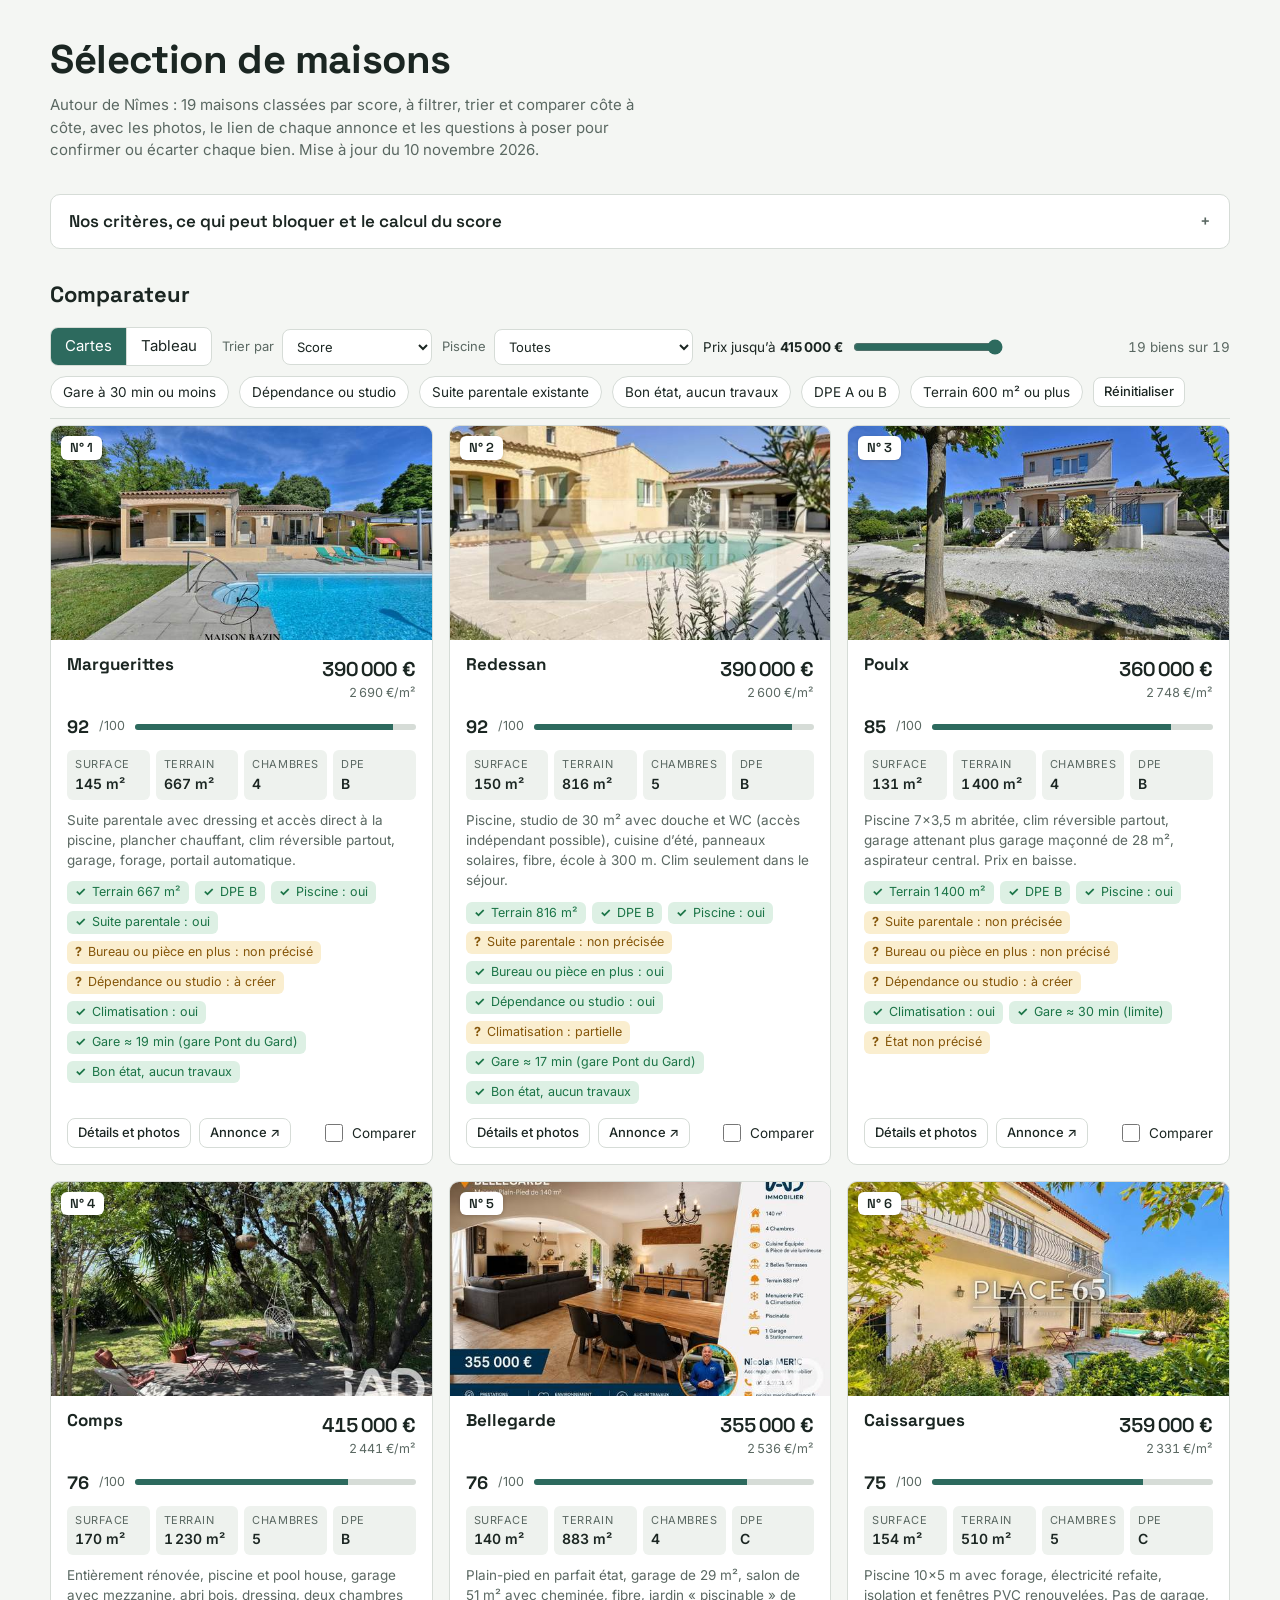
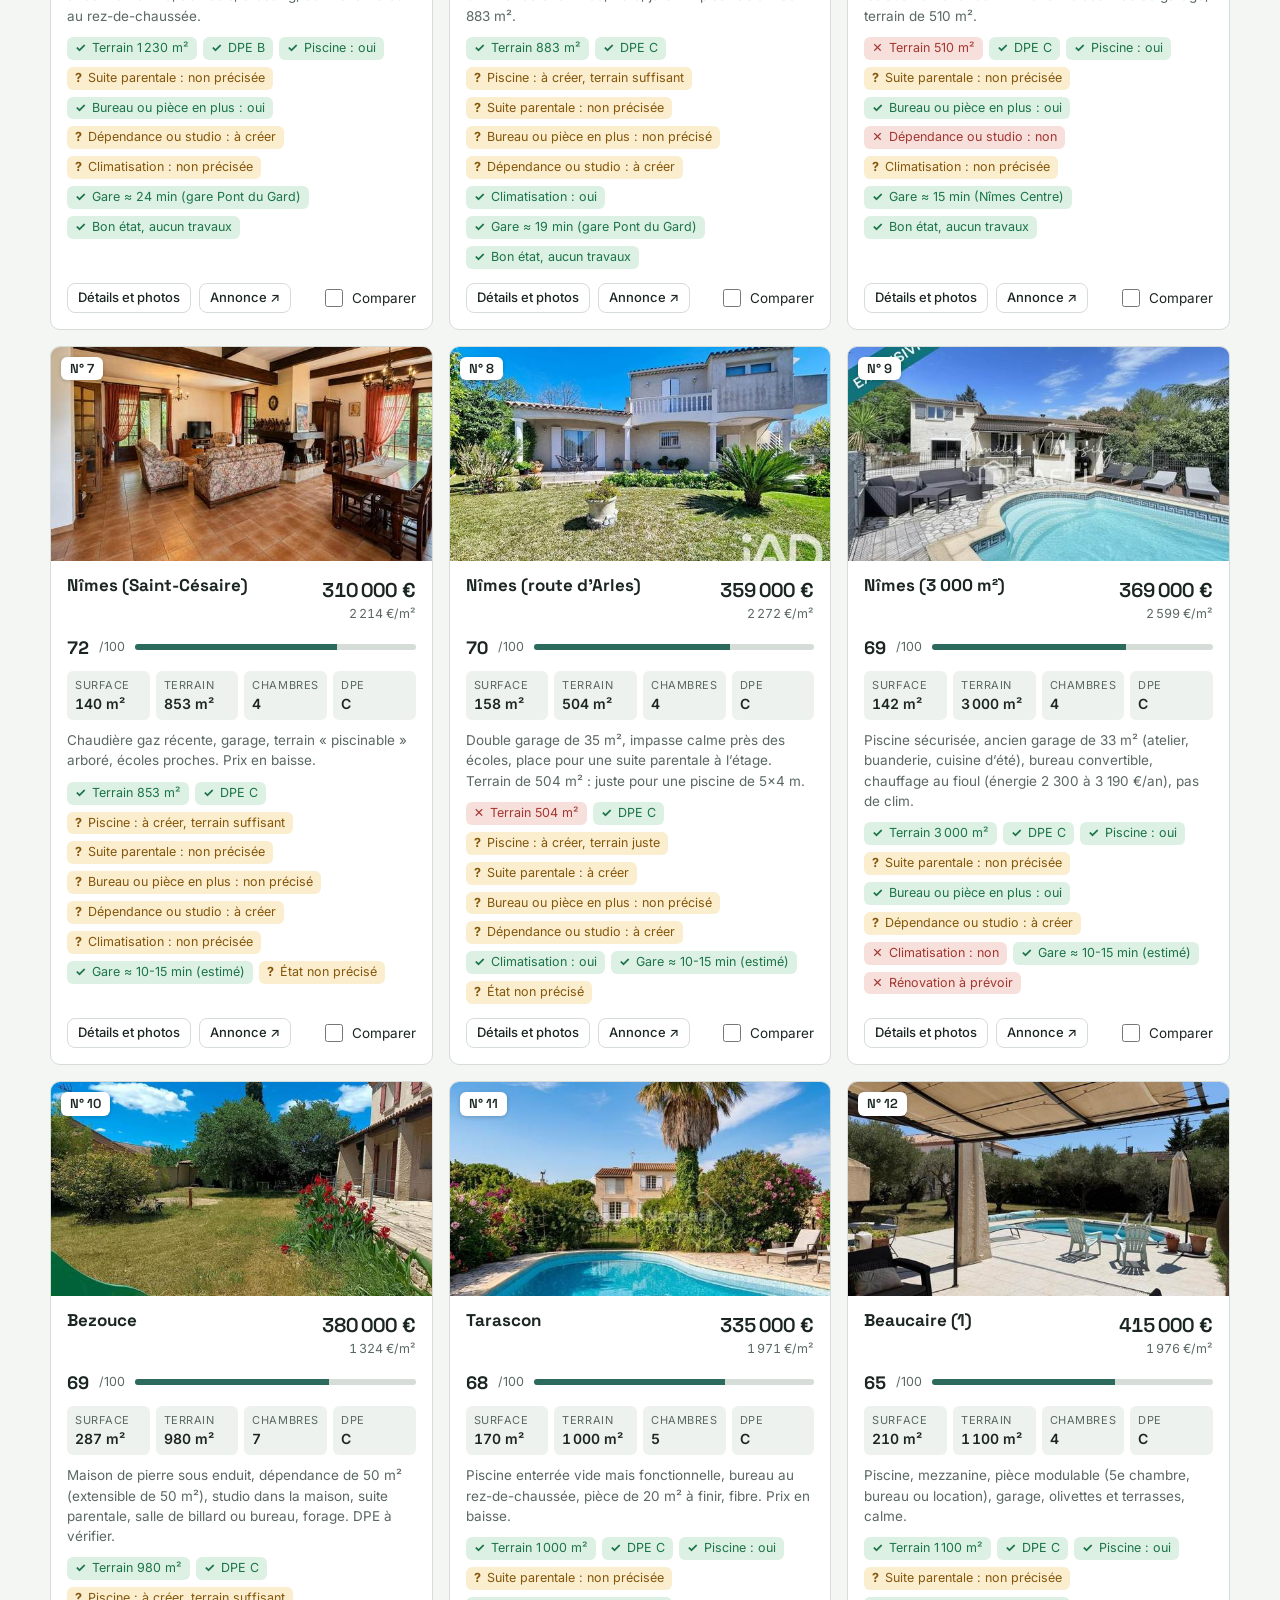
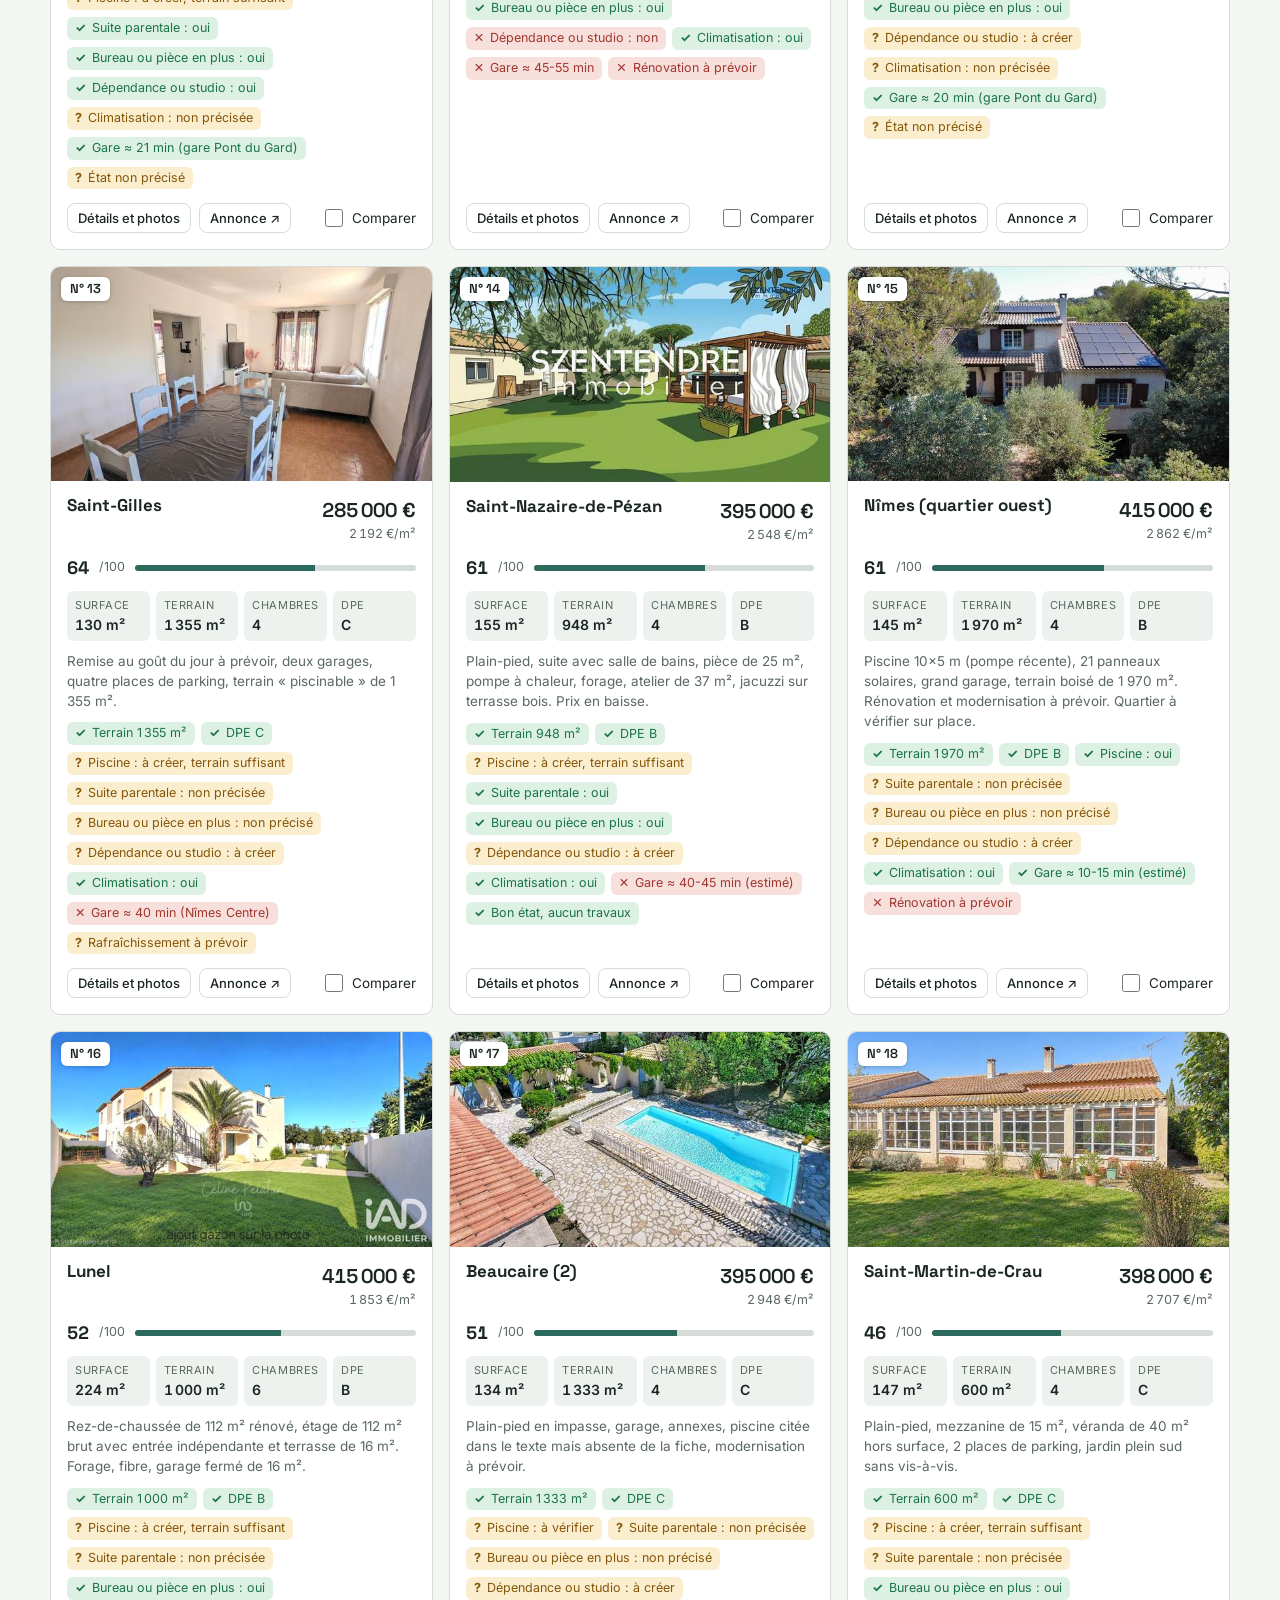
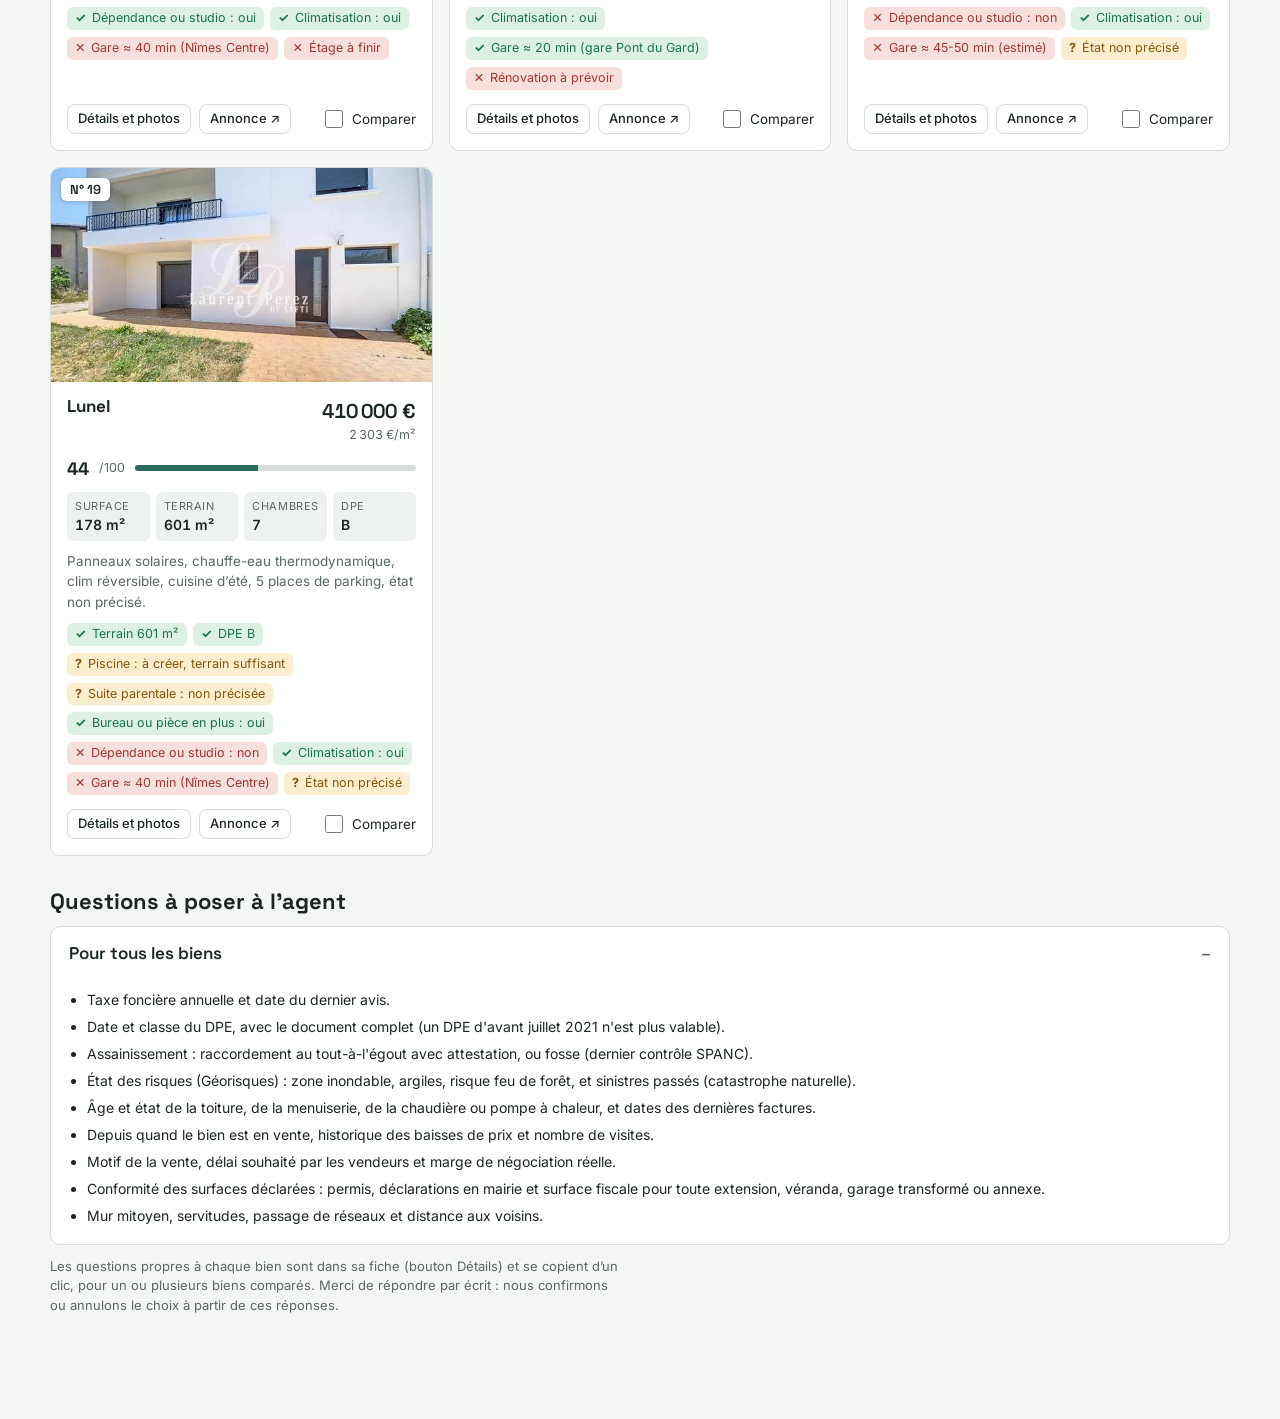
==== index.html @ b29743de "Publier le comparateur de maisons sur suivi.becheroy.fr Co-Authored-By: Claude Sonnet 5.5 <noreply@a" ====
<!doctype html>
<html lang="fr">
<head>
<meta charset="utf-8">
<meta name="viewport" content="width=device-width, initial-scale=1, viewport-fit=cover">
<meta name="robots" content="noindex, nofollow, noarchive">
<title>Sélection de maisons</title>
<link rel="preconnect" href="https://fonts.googleapis.com">
<link rel="stylesheet" href="https://fonts.googleapis.com/css2?family=Inter:wght@400;500;600&family=Space+Grotesk:wght@500;600&display=swap">
<style>
/* Concept : un comparateur de travail pour un agent. Barre d'outils fixe, cartes ou tableau, fiche détaillée et comparaison côte à côte. Trois couleurs d'état : présent, à vérifier, absent. */
:root{--bg:#f4f6f3;--surface:#ffffff;--surface2:#eef2ee;--fg:#1b2622;--muted:#5a6862;--line:#d6dcd7;--accent:#2d6a5e;--accent-fg:#ffffff;--accent-soft:#dcece7;--ok:#1b7447;--ok-bg:#ddf0e4;--chk:#85560a;--chk-bg:#faeecf;--no:#a2372f;--no-bg:#f7dfdc;--shadow:0 12px 40px rgba(20,40,32,.22);--fh:'Space Grotesk',system-ui,sans-serif;--fb:'Inter',system-ui,sans-serif}
@media (prefers-color-scheme:dark){:root:not([data-theme="light"]){--bg:#121916;--surface:#1b2420;--surface2:#232e29;--fg:#e5ebe7;--muted:#9aa8a1;--line:#2f3b36;--accent:#6fc2b0;--accent-fg:#0f1a16;--accent-soft:#1e3830;--ok:#6fd49a;--ok-bg:#1c3a29;--chk:#f0c35a;--chk-bg:#3a2f13;--no:#f28b83;--no-bg:#3d1f1c;--shadow:0 12px 40px rgba(0,0,0,.6);color-scheme:dark}}
:root[data-theme="dark"]{--bg:#121916;--surface:#1b2420;--surface2:#232e29;--fg:#e5ebe7;--muted:#9aa8a1;--line:#2f3b36;--accent:#6fc2b0;--accent-fg:#0f1a16;--accent-soft:#1e3830;--ok:#6fd49a;--ok-bg:#1c3a29;--chk:#f0c35a;--chk-bg:#3a2f13;--no:#f28b83;--no-bg:#3d1f1c;--shadow:0 12px 40px rgba(0,0,0,.6);color-scheme:dark}
*{box-sizing:border-box}
body{background:var(--bg);color:var(--fg);font-family:var(--fb);font-size:15px;line-height:1.5;padding-block:28px 96px;padding-left:max(16px,env(safe-area-inset-left,0px));padding-right:max(16px,env(safe-area-inset-right,0px))}
body::before{content:"";position:fixed;inset:0 0 auto;height:env(safe-area-inset-top,0px);background:var(--bg);z-index:30}
.wrap{max-width:1180px;margin:0 auto;display:flex;flex-direction:column;gap:32px}
h1,h2,h3,h4{font-family:var(--fh);margin:0;line-height:1.2;text-wrap:balance}
h1{font-size:clamp(28px,5vw,40px);letter-spacing:-.01em}
h2{font-size:22px}
h3{font-size:17px}
h4{font-size:13px;text-transform:uppercase;letter-spacing:.06em;color:var(--muted);font-weight:600}
p{margin:0}
button,select,input{font:inherit;color:inherit}
a{color:var(--accent);text-underline-offset:3px}
:focus-visible{outline:2px solid var(--accent);outline-offset:2px}
.sub{color:var(--muted);max-width:68ch;margin-top:10px}
.small{color:var(--muted);font-size:13px;max-width:72ch}
.btn{display:inline-flex;align-items:center;justify-content:center;gap:6px;background:var(--surface);border:1px solid var(--line);border-radius:8px;padding:7px 14px;cursor:pointer;text-decoration:none;color:var(--fg);font-weight:500;min-height:36px}
.btn:hover{border-color:var(--accent)}
.btn.primary{background:var(--accent);border-color:var(--accent);color:var(--accent-fg)}
.btn.small-btn{padding:4px 10px;min-height:30px;font-size:13px}
/* critères */
details.fold{background:var(--surface);border:1px solid var(--line);border-radius:10px}
details.fold>summary{cursor:pointer;padding:14px 18px;font-family:var(--fh);font-weight:600;font-size:17px;list-style:none;display:flex;justify-content:space-between;gap:12px}
details.fold>summary::-webkit-details-marker{display:none}
details.fold>summary::after{content:"+";color:var(--muted);font-weight:500}
details.fold[open]>summary::after{content:"–"}
.foldbody{padding:0 18px 18px;display:flex;flex-direction:column;gap:16px}
.grid3{display:grid;grid-template-columns:repeat(auto-fit,minmax(240px,1fr));gap:14px}
.panel{background:var(--surface2);border-radius:8px;padding:14px 16px}
.panel h3{margin-bottom:8px;font-size:15px}
.panel ul{margin:0;padding-left:18px;display:flex;flex-direction:column;gap:5px;font-size:14px}
.panel.block h3{color:var(--no)}
.weights{list-style:none;margin:0;padding:0;display:grid;grid-template-columns:repeat(auto-fit,minmax(260px,1fr));gap:4px 28px}
.weights li{position:relative;display:flex;justify-content:space-between;gap:12px;padding:6px 0;border-bottom:1px solid var(--line);font-size:14px}
.weights li i{position:absolute;left:0;bottom:-1px;height:2px;background:var(--accent)}
.weights b{font-variant-numeric:tabular-nums}
.legend{display:flex;flex-wrap:wrap;gap:8px;list-style:none;margin:0;padding:0}
/* états */
.chip{display:inline-flex;gap:6px;align-items:baseline;font-size:12.5px;border-radius:6px;padding:3px 8px;line-height:1.35}
.chip .sym{font-weight:700}
.chip.ok{background:var(--ok-bg);color:var(--ok)}
.chip.chk{background:var(--chk-bg);color:var(--chk)}
.chip.no{background:var(--no-bg);color:var(--no)}
.chips{list-style:none;margin:0;padding:0;display:flex;flex-wrap:wrap;gap:6px}
/* barre d'outils */
.toolbar{position:sticky;top:env(safe-area-inset-top,0px);z-index:20;background:var(--bg);padding:10px 0;border-bottom:1px solid var(--line);display:flex;flex-direction:column;gap:10px}
.trow{display:flex;flex-wrap:wrap;gap:10px;align-items:center}
.seg{display:inline-flex;border:1px solid var(--line);border-radius:8px;overflow:hidden;background:var(--surface)}
.seg button{border:0;background:transparent;padding:7px 14px;cursor:pointer;min-height:36px}
.seg button+button{border-left:1px solid var(--line)}
.seg button[aria-pressed="true"]{background:var(--accent);color:var(--accent-fg)}
.field{display:inline-flex;align-items:center;gap:8px;color:var(--muted);font-size:13px}
.field select{background:var(--surface);border:1px solid var(--line);border-radius:8px;padding:7px 10px;min-height:36px;color:var(--fg)}
.tog{border:1px solid var(--line);background:var(--surface);border-radius:999px;padding:5px 12px;cursor:pointer;font-size:13.5px;min-height:32px}
.tog[aria-pressed="true"]{background:var(--accent-soft);border-color:var(--accent);color:var(--accent);font-weight:600}
.range{display:inline-flex;align-items:center;gap:8px;font-size:13.5px}
.range input{accent-color:var(--accent);width:150px}
.count{margin-left:auto;color:var(--muted);font-size:13.5px;font-variant-numeric:tabular-nums}
/* cartes */
.cards{display:grid;grid-template-columns:repeat(auto-fill,minmax(min(100%,340px),1fr));gap:16px;padding-top:6px}
.card{background:var(--surface);border:1px solid var(--line);border-radius:10px;overflow:hidden;display:flex;flex-direction:column;min-width:0}
.card.sel{border-color:var(--accent);box-shadow:0 0 0 1px var(--accent)}
.cover{position:relative;display:block;aspect-ratio:16/9;background:var(--surface2);overflow:hidden}
.cover img{width:100%;height:100%;object-fit:cover;display:block}
.nofoto{position:absolute;inset:0;display:none;flex-direction:column;align-items:center;justify-content:center;gap:4px;color:var(--muted);font-size:13px;text-align:center;padding:12px;background:var(--surface2)}
.nofoto b{font-family:var(--fh);font-size:15px;color:var(--fg);font-weight:600}
.cover.err .nofoto,.tile.err .nofoto{display:flex}
.rank{position:absolute;top:10px;left:10px;background:var(--surface);color:var(--fg);border-radius:6px;padding:2px 9px;font-family:var(--fh);font-weight:600;font-size:13px;box-shadow:0 1px 4px rgba(0,0,0,.2)}
.cbody{padding:14px 16px 16px;display:flex;flex-direction:column;gap:10px;flex:1}
.chead{display:flex;justify-content:space-between;align-items:flex-start;gap:12px}
.chead h3{min-width:0}
.price{font-family:var(--fh);font-weight:600;font-size:20px;font-variant-numeric:tabular-nums;white-space:nowrap}
.ppm{color:var(--muted);font-size:12.5px;font-variant-numeric:tabular-nums;text-align:right}
.score{display:flex;align-items:center;gap:10px}
.score .bar{flex:1;height:6px;background:var(--line);border-radius:3px;overflow:hidden}
.score .bar i{display:block;height:100%;background:var(--accent)}
.score b{font-family:var(--fh);font-size:18px;font-variant-numeric:tabular-nums}
.score span{color:var(--muted);font-size:12.5px}
.facts{display:grid;grid-template-columns:repeat(4,1fr);gap:6px;margin:0;font-variant-numeric:tabular-nums}
.facts div{background:var(--surface2);border-radius:6px;padding:6px 8px;min-width:0}
.facts dt{font-size:11px;color:var(--muted);text-transform:uppercase;letter-spacing:.05em}
.facts dd{margin:0;font-weight:600;font-size:14px;white-space:nowrap}
.notes{font-size:13.5px;color:var(--muted)}
.cactions{display:flex;flex-wrap:wrap;gap:8px;align-items:center;margin-top:auto;padding-top:4px}
.cmp{display:inline-flex;align-items:center;gap:6px;font-size:13.5px;cursor:pointer;margin-left:auto}
.cmp input{accent-color:var(--accent);width:18px;height:18px}
/* tableau */
.tablewrap{overflow-x:auto;border:1px solid var(--line);border-radius:10px;background:var(--surface);margin-top:6px}
table{border-collapse:collapse;width:100%;font-size:13.5px;font-variant-numeric:tabular-nums}
th,td{padding:8px 10px;text-align:left;border-bottom:1px solid var(--line);white-space:nowrap;vertical-align:middle}
thead th{position:sticky;top:0;background:var(--surface2);font-weight:600;font-size:12px;text-transform:uppercase;letter-spacing:.04em;color:var(--muted)}
thead th button{all:unset;cursor:pointer;display:inline-flex;gap:4px;align-items:center}
thead th button:focus-visible{outline:2px solid var(--accent)}
thead th[aria-sort]{color:var(--fg)}
tbody tr:hover{background:var(--surface2)}
td.name{font-weight:600}
td.name button{all:unset;cursor:pointer;color:var(--accent);text-decoration:underline;text-underline-offset:3px}
td.name button:focus-visible{outline:2px solid var(--accent)}
td .chip{padding:2px 7px}
td.num{text-align:right}
.mini{display:inline-block;width:56px;height:6px;background:var(--line);border-radius:3px;overflow:hidden;vertical-align:middle;margin-right:6px}
.mini i{display:block;height:100%;background:var(--accent)}
.empty{padding:40px 16px;text-align:center;color:var(--muted)}
/* fenêtres */
dialog{border:0;border-radius:14px;padding:0;background:var(--surface);color:var(--fg);box-shadow:var(--shadow);width:min(960px,calc(100vw - 24px));max-height:calc(100vh - 24px);overflow:auto}
dialog::backdrop{background:rgba(10,20,16,.55)}
.dhead{position:sticky;top:0;z-index:2;background:var(--surface);display:flex;justify-content:space-between;align-items:center;gap:12px;padding:14px 20px;border-bottom:1px solid var(--line)}
.dbody{padding:18px 20px 22px;display:flex;flex-direction:column;gap:18px}
.gallery{display:grid;grid-template-columns:repeat(auto-fill,minmax(150px,1fr));gap:8px}
.tile{position:relative;display:block;aspect-ratio:4/3;background:var(--surface2);border-radius:8px;overflow:hidden}
.tile img{width:100%;height:100%;object-fit:cover;display:block}
.dcols{display:grid;grid-template-columns:repeat(auto-fit,minmax(280px,1fr));gap:18px}
.qlist{margin:6px 0 0;padding-left:18px;display:flex;flex-direction:column;gap:6px;font-size:14px}
.cmpwrap{overflow-x:auto}
.cmpt th,.cmpt td{white-space:normal;min-width:150px;vertical-align:top}
.cmpt th:first-child,.cmpt td:first-child{position:sticky;left:0;background:var(--surface);min-width:130px;font-weight:600;z-index:1;color:var(--muted);font-size:12.5px;text-transform:uppercase;letter-spacing:.04em}
.cmpt thead th{position:static}
.cmpt td.best{font-weight:700;color:var(--accent)}
.cmpt td.best::after{content:" ●";font-size:9px}
/* barre de comparaison */
.cbar{position:fixed;left:0;right:0;bottom:0;z-index:25;background:var(--surface);border-top:1px solid var(--line);box-shadow:0 -6px 24px rgba(0,0,0,.12);padding:10px max(16px,env(safe-area-inset-right,0px)) calc(10px + env(safe-area-inset-bottom,0px)) max(16px,env(safe-area-inset-left,0px))}
.cbar .in{max-width:1180px;margin:0 auto;display:flex;flex-wrap:wrap;gap:10px;align-items:center}
.cbar .names{flex:1;min-width:160px;font-size:13.5px;color:var(--muted)}
.toast{position:fixed;left:50%;transform:translateX(-50%);bottom:calc(76px + env(safe-area-inset-bottom,0px));background:var(--fg);color:var(--bg);padding:8px 14px;border-radius:8px;font-size:13.5px;z-index:40}
.gq{margin:8px 0 0;padding-left:18px;display:flex;flex-direction:column;gap:6px;font-size:14px}
.cover.err{aspect-ratio:16/5}
.tile.err{aspect-ratio:16/9}
@media (max-width:640px){.toolbar{position:static}}
@media (max-width:560px){.facts{grid-template-columns:repeat(2,1fr)}.count{margin-left:0;width:100%}.range input{width:120px}}
@media (prefers-reduced-motion:reduce){*{scroll-behavior:auto!important}}
</style>
</head>
<body>

<div class="wrap">
<header>
<h1>Sélection de maisons</h1>
<p class="sub">Autour de Nîmes : 19 maisons classées par score, à filtrer, trier et comparer côte à côte, avec les photos, le lien de chaque annonce et les questions à poser pour confirmer ou écarter chaque bien. Mise à jour du 10 novembre 2026.</p>
</header>

<details class="fold" id="crit">
<summary>Nos critères, ce qui peut bloquer et le calcul du score</summary>
<div class="foldbody">
<div class="grid3">
<div class="panel"><h3>Indispensables</h3><ul>
<li>Maison de plus de 130 m², 5 pièces et 4 chambres minimum</li>
<li>Terrain de plus de 600 m², avec jardin</li>
<li>DPE A, B ou C</li>
<li>Piscine, ou terrain qui permet d’en construire une d’au moins 5 × 4 m</li>
<li>Prix affiché négociable</li>
</ul></div>
<div class="panel"><h3>Souhaités</h3><ul>
<li>Suite parentale avec dressing</li>
<li>Bureau ou pièce supplémentaire</li>
<li>Dépendance ou studio indépendant, utilisable en location saisonnière</li>
<li>Climatisation</li>
<li>Bon état général, travaux simples, sans chantier de structure</li>
</ul></div>
<div class="panel"><h3>Localisation</h3><ul>
<li>Gare à moins de 30 min en voiture : Nîmes Centre ou Nîmes – Pont du Gard</li>
<li>Aéroport à moins d’1 h</li>
<li>Écoles à moins de 15 min</li>
<li>Fibre disponible</li>
</ul></div>
</div>
<div class="panel block"><h3>Ce qui peut bloquer</h3><ul>
<li>Fissures ou sol argileux non maîtrisés, zone inondable ou risque naturel majeur</li>
<li>Assainissement non raccordé et sans solution simple</li>
<li>DPE D ou pire</li>
<li>Trajet de plus de 35 min vers la gare</li>
<li>Terrain trop petit pour une piscine de 5 × 4 m avec les retraits du PLU</li>
<li>Travaux de structure ou rénovation complète</li>
<li>Viager, nue-propriété ou statut juridique douteux d’une surface annoncée</li>
</ul></div>
<p class="small">Un bien en bon état à moins de 300 000 €, sans piscine, reste une opportunité si le terrain permet une piscine d’au moins 5 × 4 m. À chaque bien, nous regardons ce qui peut être ajouté : piscine, bureau, suite parentale ou dépendance.</p>
<div>
<h4 style="margin-bottom:8px">Couleurs</h4>
<ul class="legend">
<li class="chip ok"><span class="sym" aria-hidden="true">✓</span><span>Présent dans l’annonce</span></li>
<li class="chip chk"><span class="sym" aria-hidden="true">?</span><span>À vérifier ou à créer</span></li>
<li class="chip no"><span class="sym" aria-hidden="true">✕</span><span>Absent de l’annonce</span></li>
</ul>
</div>
<div>
<h4 style="margin-bottom:8px">Pondération du score sur 100</h4>
<ul class="weights"><li><span>Prix et travaux à prévoir</span><b>25</b><i style="width:100%"></i></li><li><span>Piscine existante ou possible</span><b>15</b><i style="width:60%"></i></li><li><span>Gare à moins de 30 min</span><b>10</b><i style="width:40%"></i></li><li><span>Dépendance ou studio</span><b>10</b><i style="width:40%"></i></li><li><span>Surface et chambres</span><b>8</b><i style="width:32%"></i></li><li><span>Suite parentale et dressing</span><b>8</b><i style="width:32%"></i></li><li><span>Terrain de 600 m² ou plus</span><b>6</b><i style="width:24%"></i></li><li><span>DPE A, B ou C</span><b>6</b><i style="width:24%"></i></li><li><span>Bureau ou pièce en plus</span><b>5</b><i style="width:20%"></i></li><li><span>Climatisation</span><b>4</b><i style="width:16%"></i></li><li><span>Bon état général</span><b>3</b><i style="width:12%"></i></li></ul>
<p class="small" style="margin-top:10px">Un critère à vérifier compte pour une partie des points, un critère à créer pour moitié. Les temps de trajet sont des estimations de l’IGN depuis le centre de la commune, parfois prudentes. Les données viennent des annonces : tout reste à confirmer par écrit.</p>
</div>
</div>
</details>

<section aria-labelledby="biens">
<h2 id="biens" style="margin-bottom:10px">Comparateur</h2>
<div class="toolbar" id="toolbar">
<div class="trow">
<div class="seg" role="group" aria-label="Affichage"><button type="button" id="vCards" aria-pressed="true">Cartes</button><button type="button" id="vTable" aria-pressed="false">Tableau</button></div>
<label class="field" for="sort">Trier par
<select id="sort">
<option value="score">Score</option>
<option value="priceAsc">Prix croissant</option>
<option value="priceDesc">Prix décroissant</option>
<option value="ppm">Prix au m²</option>
<option value="m2">Surface habitable</option>
<option value="land">Terrain</option>
<option value="gare">Trajet gare</option>
</select></label>
<label class="field" for="pool">Piscine
<select id="pool"><option value="all">Toutes</option><option value="yes">Existante</option><option value="create">À créer (terrain suffisant)</option></select></label>
<label class="range" for="pmax"><span>Prix jusqu’à <b id="pmaxv"></b></span><input type="range" id="pmax" step="5000"></label>
<span class="count" id="count" aria-live="polite"></span>
</div>
<div class="trow" role="group" aria-label="Filtres rapides">
<button type="button" class="tog" data-t="gare" aria-pressed="false">Gare à 30 min ou moins</button>
<button type="button" class="tog" data-t="dep" aria-pressed="false">Dépendance ou studio</button>
<button type="button" class="tog" data-t="suite" aria-pressed="false">Suite parentale existante</button>
<button type="button" class="tog" data-t="etat" aria-pressed="false">Bon état, aucun travaux</button>
<button type="button" class="tog" data-t="dpe" aria-pressed="false">DPE A ou B</button>
<button type="button" class="tog" data-t="terrain" aria-pressed="false">Terrain 600 m² ou plus</button>
<button type="button" class="btn small-btn" id="reset">Réinitialiser</button>
</div>
</div>
<div id="out"></div>
</section>

<section aria-labelledby="qq">
<h2 id="qq" style="margin-bottom:12px">Questions à poser à l’agent</h2>
<details class="fold" open><summary>Pour tous les biens</summary><div class="foldbody"><ul class="gq"><li>Taxe foncière annuelle et date du dernier avis.</li><li>Date et classe du DPE, avec le document complet (un DPE d&#x27;avant juillet 2021 n&#x27;est plus valable).</li><li>Assainissement : raccordement au tout-à-l&#x27;égout avec attestation, ou fosse (dernier contrôle SPANC).</li><li>État des risques (Géorisques) : zone inondable, argiles, risque feu de forêt, et sinistres passés (catastrophe naturelle).</li><li>Âge et état de la toiture, de la menuiserie, de la chaudière ou pompe à chaleur, et dates des dernières factures.</li><li>Depuis quand le bien est en vente, historique des baisses de prix et nombre de visites.</li><li>Motif de la vente, délai souhaité par les vendeurs et marge de négociation réelle.</li><li>Conformité des surfaces déclarées : permis, déclarations en mairie et surface fiscale pour toute extension, véranda, garage transformé ou annexe.</li><li>Mur mitoyen, servitudes, passage de réseaux et distance aux voisins.</li></ul></div></details>
<p class="small" style="margin-top:12px">Les questions propres à chaque bien sont dans sa fiche (bouton Détails) et se copient d’un clic, pour un ou plusieurs biens comparés. Merci de répondre par écrit : nous confirmons ou annulons le choix à partir de ces réponses.</p>
</section>
</div>

<div class="cbar" id="cbar" hidden><div class="in"><span class="names" id="cnames"></span><button type="button" class="btn small-btn" id="cclear">Vider</button><button type="button" class="btn small-btn" id="ccopy">Copier les questions</button><button type="button" class="btn primary" id="cgo">Comparer</button></div></div>
<dialog id="dlg" aria-label="Fiche du bien"></dialog>
<div class="toast" id="toast" hidden></div>

<script id="data" type="application/json">[{"n": 14, "rank": 1, "commune": "Marguerittes", "url": "https://www.bienici.com/annonce/vente/marguerittes/maison/5pieces/hektor-maison-bazin-11", "price": 390000, "m2": 145, "land": 667, "ch": 4, "dpe": "B", "pool": "Y", "year": 2005, "suite": "Y", "bureau": "?", "dep": "P", "clim": "Y", "cond": "parfait", "gare": 19, "gnote": "≈ 19 min (gare Pont du Gard)", "notes": "Suite parentale avec dressing et accès direct à la piscine, plancher chauffant, clim réversible partout, garage, forage, portail automatique.", "score": 92, "photos": ["https://file.bienici.com/photo/hektor-maison-bazin-11_maison-bazin.staticlbi.com_original_images_biens_1_40cdc89ee27430dc8520392f17c0d9c8_photo_12cb9d767932ef3d840efa625bc78629.jpg", "https://file.bienici.com/photo/hektor-maison-bazin-11_maison-bazin.staticlbi.com_original_images_biens_1_40cdc89ee27430dc8520392f17c0d9c8_photo_cbe521fc6362560b57a8b2bf11455e7a.jpg", "https://file.bienici.com/photo/hektor-maison-bazin-11_maison-bazin.staticlbi.com_original_images_biens_1_40cdc89ee27430dc8520392f17c0d9c8_photo_b42f2432a738dda66fb273eaada90ee0.jpg", "https://file.bienici.com/photo/hektor-maison-bazin-11_maison-bazin.staticlbi.com_original_images_biens_1_40cdc89ee27430dc8520392f17c0d9c8_photo_e583d7c817e9093b879dc655f094c470.jpg", "https://file.bienici.com/photo/hektor-maison-bazin-11_maison-bazin.staticlbi.com_original_images_biens_1_40cdc89ee27430dc8520392f17c0d9c8_photo_f1facd4f1841dab688bb4f10b666c33b.jpg"], "thumbs": ["[data-uri]", "[data-uri]", "[data-uri]", "[data-uri]", "[data-uri]"], "q": ["Pièce supplémentaire ou bureau possible (4 chambres dont une en mezzanine) ?", "Garage : transformable en studio, déclaration nécessaire ?", "Forage : déclaration en mairie et conformité."]}, {"n": 18, "rank": 2, "commune": "Redessan", "url": "https://www.bienici.com/annonce/vente/redessan/maison/7pieces/apimo-86812254", "price": 390000, "m2": 150, "land": 816, "ch": 5, "dpe": "B", "pool": "Y", "year": null, "suite": "?", "bureau": "Y", "dep": "Y", "clim": "P", "cond": "parfait", "gare": 17, "gnote": "≈ 17 min (gare Pont du Gard)", "notes": "Piscine, studio de 30 m² avec douche et WC (accès indépendant possible), cuisine d’été, panneaux solaires, fibre, école à 300 m. Clim seulement dans le séjour.", "score": 92, "photos": ["https://file.bienici.com/photo/apimo-86812254_media.apimo.pro_cache_d811ab369b6e9b9f13a67f3ab680780b_57070c9a3a_1170-original.jpg", "https://file.bienici.com/photo/apimo-86812254_media.apimo.pro_cache_9319e5c2ab6d653002fbccc8a6878979_b42071478a_1920-original.jpg", "https://file.bienici.com/photo/apimo-86812254_media.apimo.pro_cache_f8da06cbaa38eb6ea862f3ccfb9d9bc3_a320719dc3_1920-original.jpg", "https://file.bienici.com/photo/apimo-86812254_media.apimo.pro_cache_b8a9b0330385c86c19e586236d7021ac_af048b3f6f_1920-original.jpg", "https://file.bienici.com/photo/apimo-86812254_media.apimo.pro_cache_af2f6477acd98694f2711ad599307067_f1a8399bcd_1920-original.jpg"], "thumbs": ["[data-uri]", "[data-uri]", "[data-uri]", "[data-uri]", "[data-uri]"], "q": ["Studio de 30 m² : accès indépendant, déclaré, douche et WC raccordés ?", "Climatisation seulement dans le séjour : coût pour les chambres ? Suite parentale et dressing ?", "DPE du 7 mai 2025 : classe réelle, et contrat des panneaux solaires."]}, {"n": 16, "rank": 3, "commune": "Poulx", "url": "https://www.bienici.com/annonce/vente/poulx/maison/5pieces/immo-facile-60469696", "price": 360000, "m2": 131, "land": 1400, "ch": 4, "dpe": "B", "pool": "Y", "year": 1995, "suite": "?", "bureau": "?", "dep": "P", "clim": "Y", "cond": "ras", "gare": 30, "gnote": "≈ 30 min (limite)", "notes": "Piscine 7×3,5 m abritée, clim réversible partout, garage attenant plus garage maçonné de 28 m², aspirateur central. Prix en baisse.", "score": 85, "photos": ["https://file.bienici.com/photo/immo-facile-60469696_media.immo-facile.com_office20_gnimmo_2311090936_catalog_images_pr_p_6_0_4_6_9_6_9_6_60469696a.jpg_DATEMAJ_20_04_2026-16_38_01", "https://file.bienici.com/photo/immo-facile-60469696_media.immo-facile.com_office20_gnimmo_2311090936_catalog_images_pr_p_6_0_4_6_9_6_9_6_60469696b.jpg_DATEMAJ_20_04_2026-16_38_01", "https://file.bienici.com/photo/immo-facile-60469696_media.immo-facile.com_office20_gnimmo_2311090936_catalog_images_pr_p_6_0_4_6_9_6_9_6_60469696c.jpg_DATEMAJ_20_04_2026-16_38_01", "https://file.bienici.com/photo/immo-facile-60469696_media.immo-facile.com_office20_gnimmo_2311090936_catalog_images_pr_p_6_0_4_6_9_6_9_6_60469696d.jpg_DATEMAJ_20_04_2026-16_38_01", "https://file.bienici.com/photo/immo-facile-60469696_media.immo-facile.com_office20_gnimmo_2311090936_catalog_images_pr_p_6_0_4_6_9_6_9_6_60469696e.jpg_DATEMAJ_20_04_2026-16_38_01"], "thumbs": ["[data-uri]", "[data-uri]", "[data-uri]", "[data-uri]", "[data-uri]"], "q": ["Temps de trajet réel vers la gare : 30 min est la limite.", "Garage maçonné de 28 m² : transformable en studio, déclaration, raccordements ?", "Suite parentale et dressing : existent-ils ?"]}, {"n": 4, "rank": 4, "commune": "Comps", "url": "https://www.bienici.com/annonce/vente/comps/maison/6pieces/iad-france-2118465", "price": 415000, "m2": 170, "land": 1230, "ch": 5, "dpe": "B", "pool": "Y", "year": 1977, "suite": "?", "bureau": "Y", "dep": "P", "clim": "?", "cond": "parfait", "gare": 24, "gnote": "≈ 24 min (gare Pont du Gard)", "notes": "Entièrement rénovée, piscine et pool house, garage avec mezzanine, abri bois, dressing, deux chambres au rez-de-chaussée.", "score": 76, "photos": ["https://file.bienici.com/photo/iad-france-2118465_images.playiad.com_property_broadcast_2026_09_23_01a0ce088f7f0af83263578c9915a4c3.jpg", "https://file.bienici.com/photo/iad-france-2118465_images.playiad.com_property_broadcast_2026_09_23_01a0ce088625a3da12876ad627772150.jpg", "https://file.bienici.com/photo/iad-france-2118465_images.playiad.com_property_broadcast_2026_09_23_01a0ce0884ef12b6f8997ced32ea1581.jpg", "https://file.bienici.com/photo/iad-france-2118465_images.playiad.com_property_broadcast_2026_09_23_01a0ce088588d414dd5540884607e433.jpg", "https://file.bienici.com/photo/iad-france-2118465_images.playiad.com_property_broadcast_2026_09_21_01a0c4a98662d273778ad74fabae672f.jpg"], "thumbs": ["[data-uri]", "[data-uri]", "[data-uri]", "[data-uri]", "[data-uri]"], "q": ["Climatisation : où, de quel type, et date d'installation ?", "Piscine : âge, état du liner et des pompes, mise aux normes de sécurité.", "Pool house déclaré en mairie ? Peut-il devenir une pièce habitable ?"]}, {"n": 19, "rank": 5, "commune": "Bellegarde", "url": "https://www.bienici.com/annonce/vente/bellegarde/maison/5pieces/iad-france-1959149", "price": 355000, "m2": 140, "land": 883, "ch": 4, "dpe": "C", "pool": "N", "year": 2000, "suite": "?", "bureau": "?", "dep": "P", "clim": "Y", "cond": "parfait", "gare": 19, "gnote": "≈ 19 min (gare Pont du Gard)", "notes": "Plain-pied en parfait état, garage de 29 m², salon de 51 m² avec cheminée, fibre, jardin « piscinable » de 883 m².", "score": 76, "photos": ["https://file.bienici.com/photo/iad-france-1959149_images.playiad.com_property_broadcast_2026_07_22_019f8a8c7931f106ad6b2f0e4f6ad9a6.jpg", "https://file.bienici.com/photo/iad-france-1959149_images.playiad.com_property_broadcast_2026_02_22_019c849d7ac9532b4c97d4089f06d0e1.jpg", "https://file.bienici.com/photo/iad-france-1959149_images.playiad.com_property_broadcast_2026_02_22_019c849d7be637691c58db300edee186.jpg", "https://file.bienici.com/photo/iad-france-1959149_images.playiad.com_property_broadcast_2026_02_22_019c849d7a97489b02226e22eda0de51.jpg", "https://file.bienici.com/photo/iad-france-1959149_images.playiad.com_property_broadcast_2026_02_22_019c849d7d1bef4ca290692eefbf8544.jpg"], "thumbs": ["[data-uri]", "[data-uri]", "[data-uri]", "[data-uri]", "[data-uri]"], "q": ["Piscine possible dans le jardin de 883 m² (PLU, retrait, nappe) ?", "Garage de 29 m² : transformable en studio, déclaration nécessaire ?", "Climatisation réversible citée dans le texte mais pas dans la fiche : confirmation."]}, {"n": 8, "rank": 6, "commune": "Caissargues", "url": "https://www.bienici.com/annonce/vente/caissargues/maison/6pieces/ag301837-543783725", "price": 359000, "m2": 154, "land": 510, "ch": 5, "dpe": "C", "pool": "Y", "year": 1970, "suite": "?", "bureau": "Y", "dep": "N", "clim": "?", "cond": "parfait", "gare": 15, "gnote": "≈ 15 min (Nîmes Centre)", "notes": "Piscine 10×5 m avec forage, électricité refaite, isolation et fenêtres PVC renouvelées. Pas de garage, terrain de 510 m².", "score": 75, "photos": ["https://file.bienici.com/photo/ag301837-543783725_photos.ubiflow.net_301837_543783725_photos_1.jpg_INSOON_EB_5512801818_20260904135136", "https://file.bienici.com/photo/ag301837-543783725_photos.ubiflow.net_301837_543783725_photos_2.jpg_INSOON_EB_5512801818_20260904145243", "https://file.bienici.com/photo/ag301837-543783725_photos.ubiflow.net_301837_543783725_photos_3.jpg_INSOON_EB_5512801818_20260904145243", "https://file.bienici.com/photo/ag301837-543783725_photos.ubiflow.net_301837_543783725_photos_4.jpg_INSOON_EB_5512801818_20260904145243", "https://file.bienici.com/photo/ag301837-543783725_photos.ubiflow.net_301837_543783725_photos_5.jpg_INSOON_EB_5512801818_20260904145243"], "thumbs": ["[data-uri]", "[data-uri]", "[data-uri]", "[data-uri]", "[data-uri]"], "q": ["Terrain de 510 m² : extension ou dépendance possible (CES du PLU) ?", "Chambre du rez-de-chaussée transformée de l'ancien garage : déclarée en mairie ?", "Climatisation et suite parentale : existent-elles ?"]}, {"n": 12, "rank": 7, "commune": "Nîmes (Saint-Césaire)", "url": "https://www.bienici.com/annonce/vente/nimes/maison/6pieces/safti-1-1675321", "price": 310000, "m2": 140, "land": 853, "ch": 4, "dpe": "C", "pool": "N", "year": 1978, "suite": "?", "bureau": "?", "dep": "P", "clim": "?", "cond": "ras", "gare": 12, "gnote": "≈ 10-15 min (estimé)", "notes": "Chaudière gaz récente, garage, terrain « piscinable » arboré, écoles proches. Prix en baisse.", "score": 72, "photos": ["https://file.bienici.com/photo/safti-1-1675321_cdn.safti.fr_bien-photo_61_75_1675321_a9a7ba578f1dad72b5e2bbb2344a96b95e7b90c7_g.jpg", "https://file.bienici.com/photo/safti-1-1675321_cdn.safti.fr_bien-photo_61_75_1675321_69f55ee32e7fce1e15ab6f67b6d859c610e5f482_g.jpg", "https://file.bienici.com/photo/safti-1-1675321_cdn.safti.fr_bien-photo_61_75_1675321_36cf98602e49246f01342a384dff1082bf1b6380_g.jpg", "https://file.bienici.com/photo/safti-1-1675321_cdn.safti.fr_bien-photo_61_75_1675321_4bc62265ebc35bcc3e677911eda824520c13d052_g.jpg", "https://file.bienici.com/photo/safti-1-1675321_cdn.safti.fr_bien-photo_61_75_1675321_82d04a780ee301ea54121108753e54748d26ebe9_g.jpg"], "thumbs": ["[data-uri]", "[data-uri]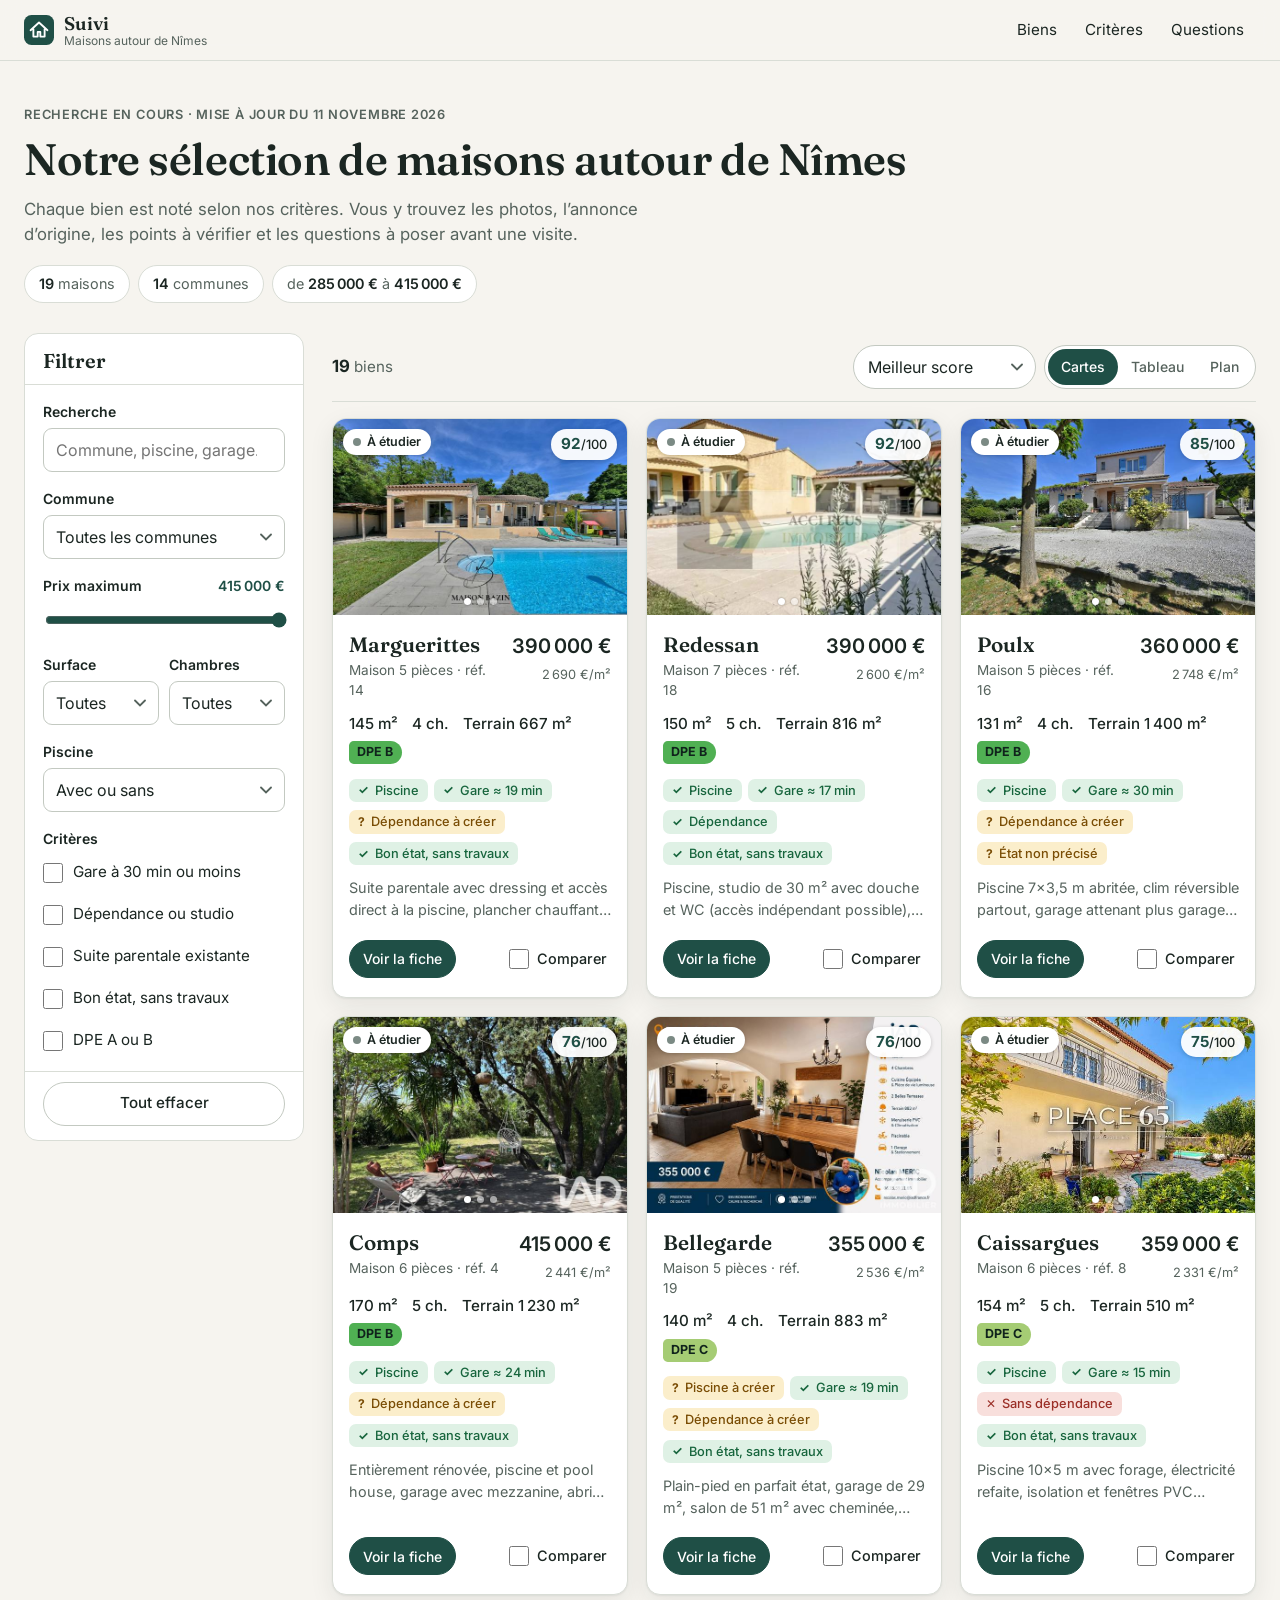
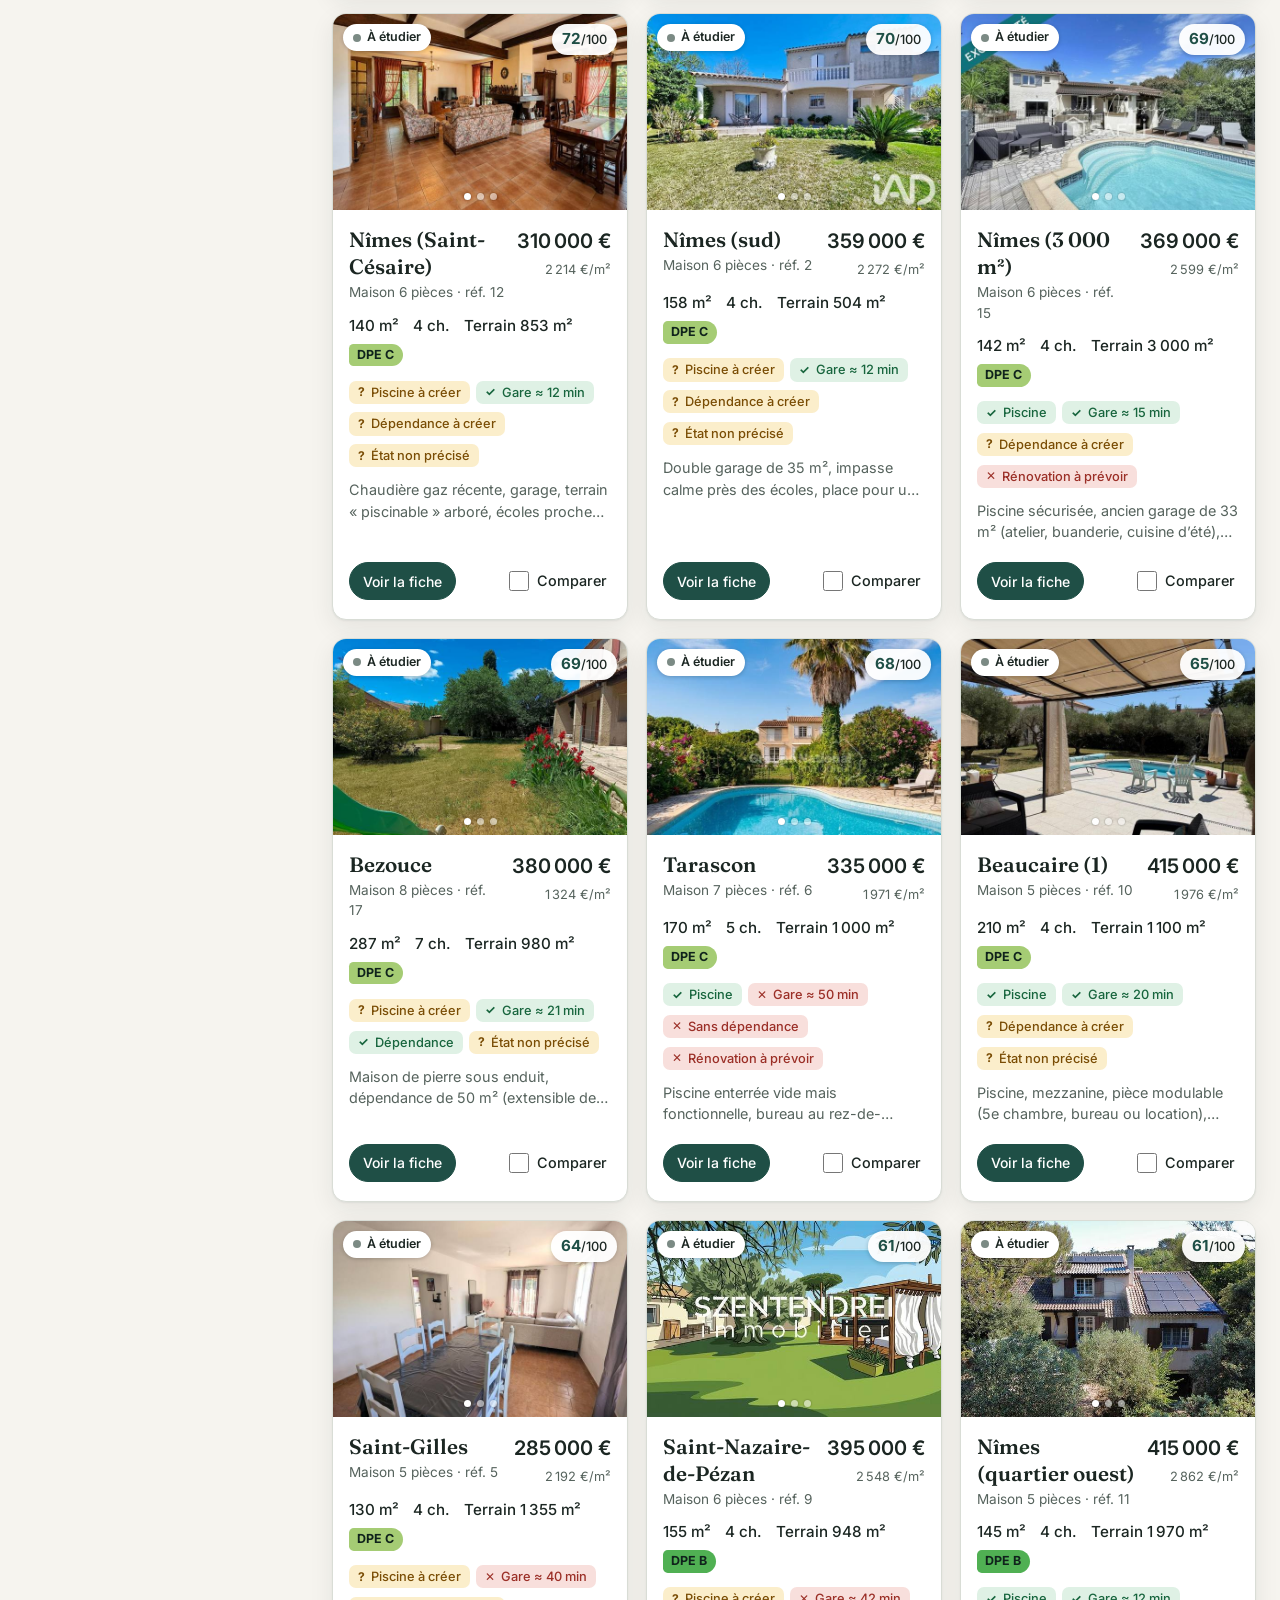
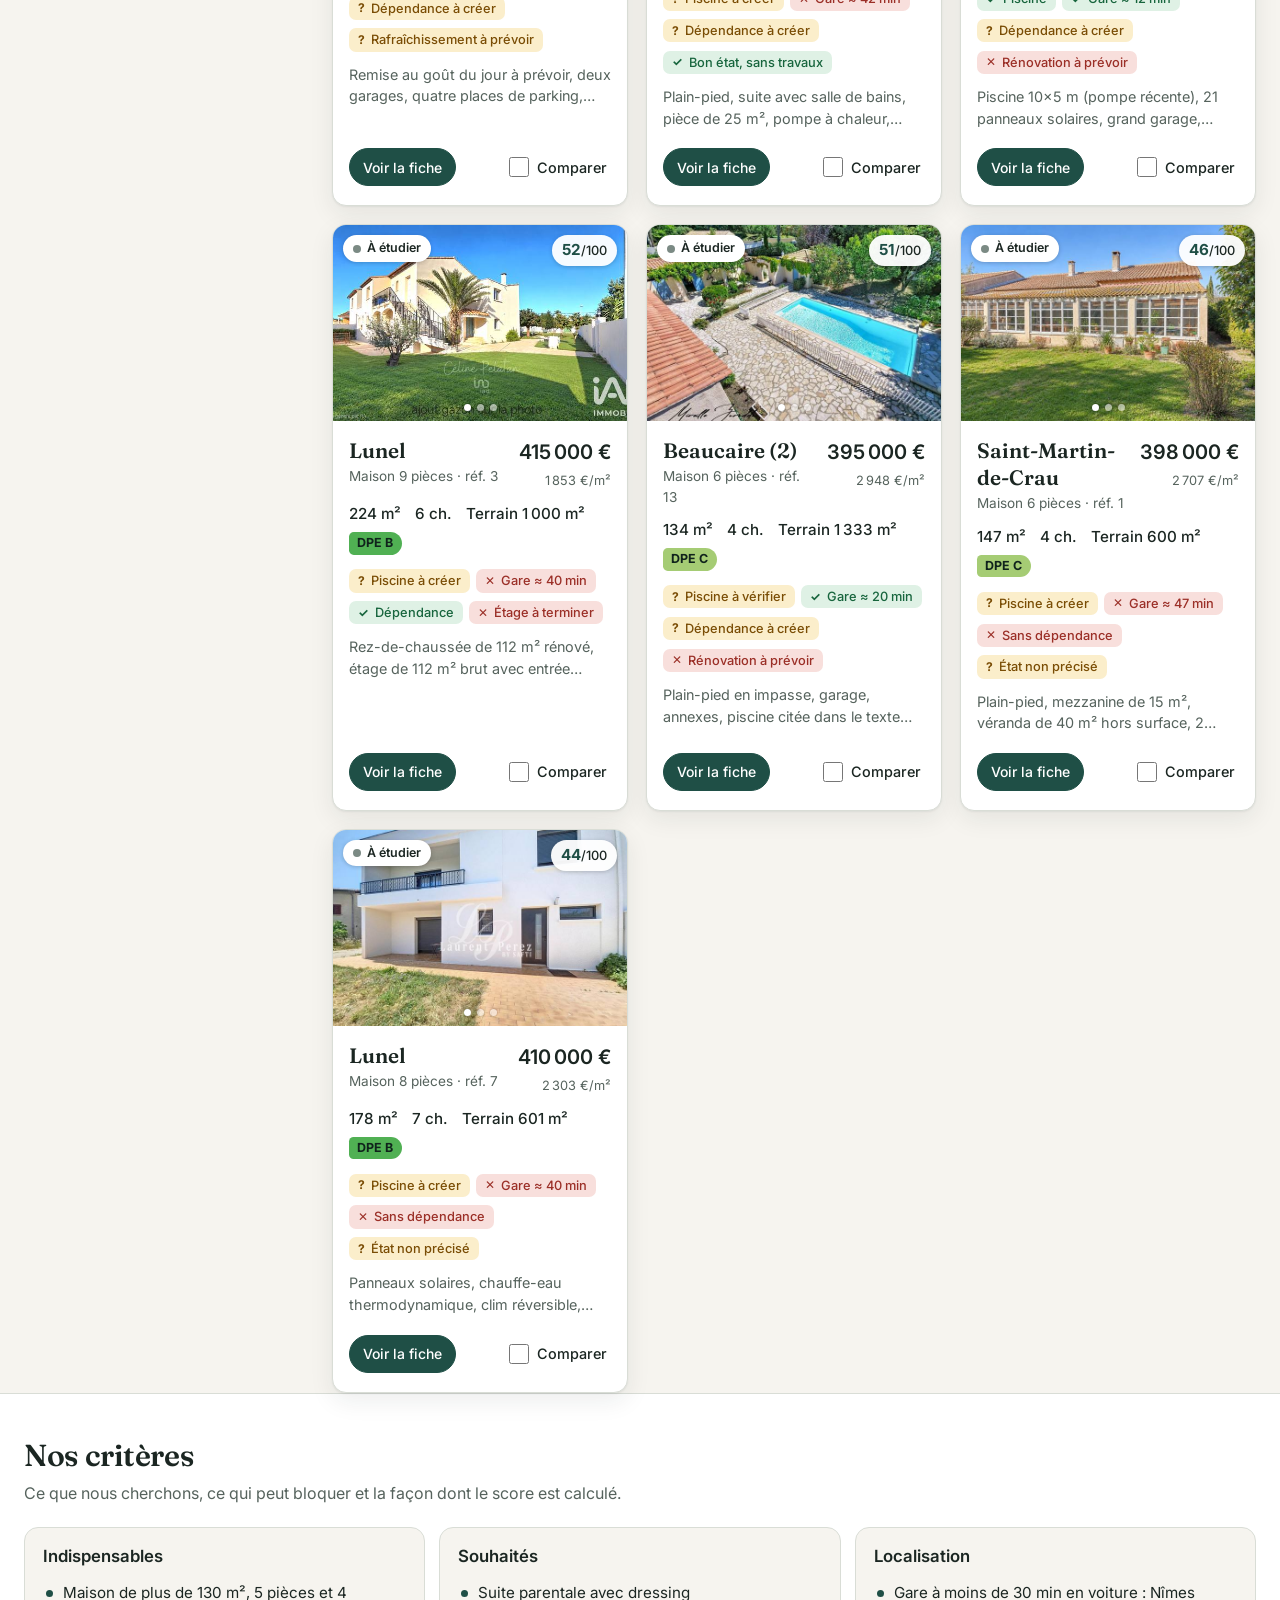
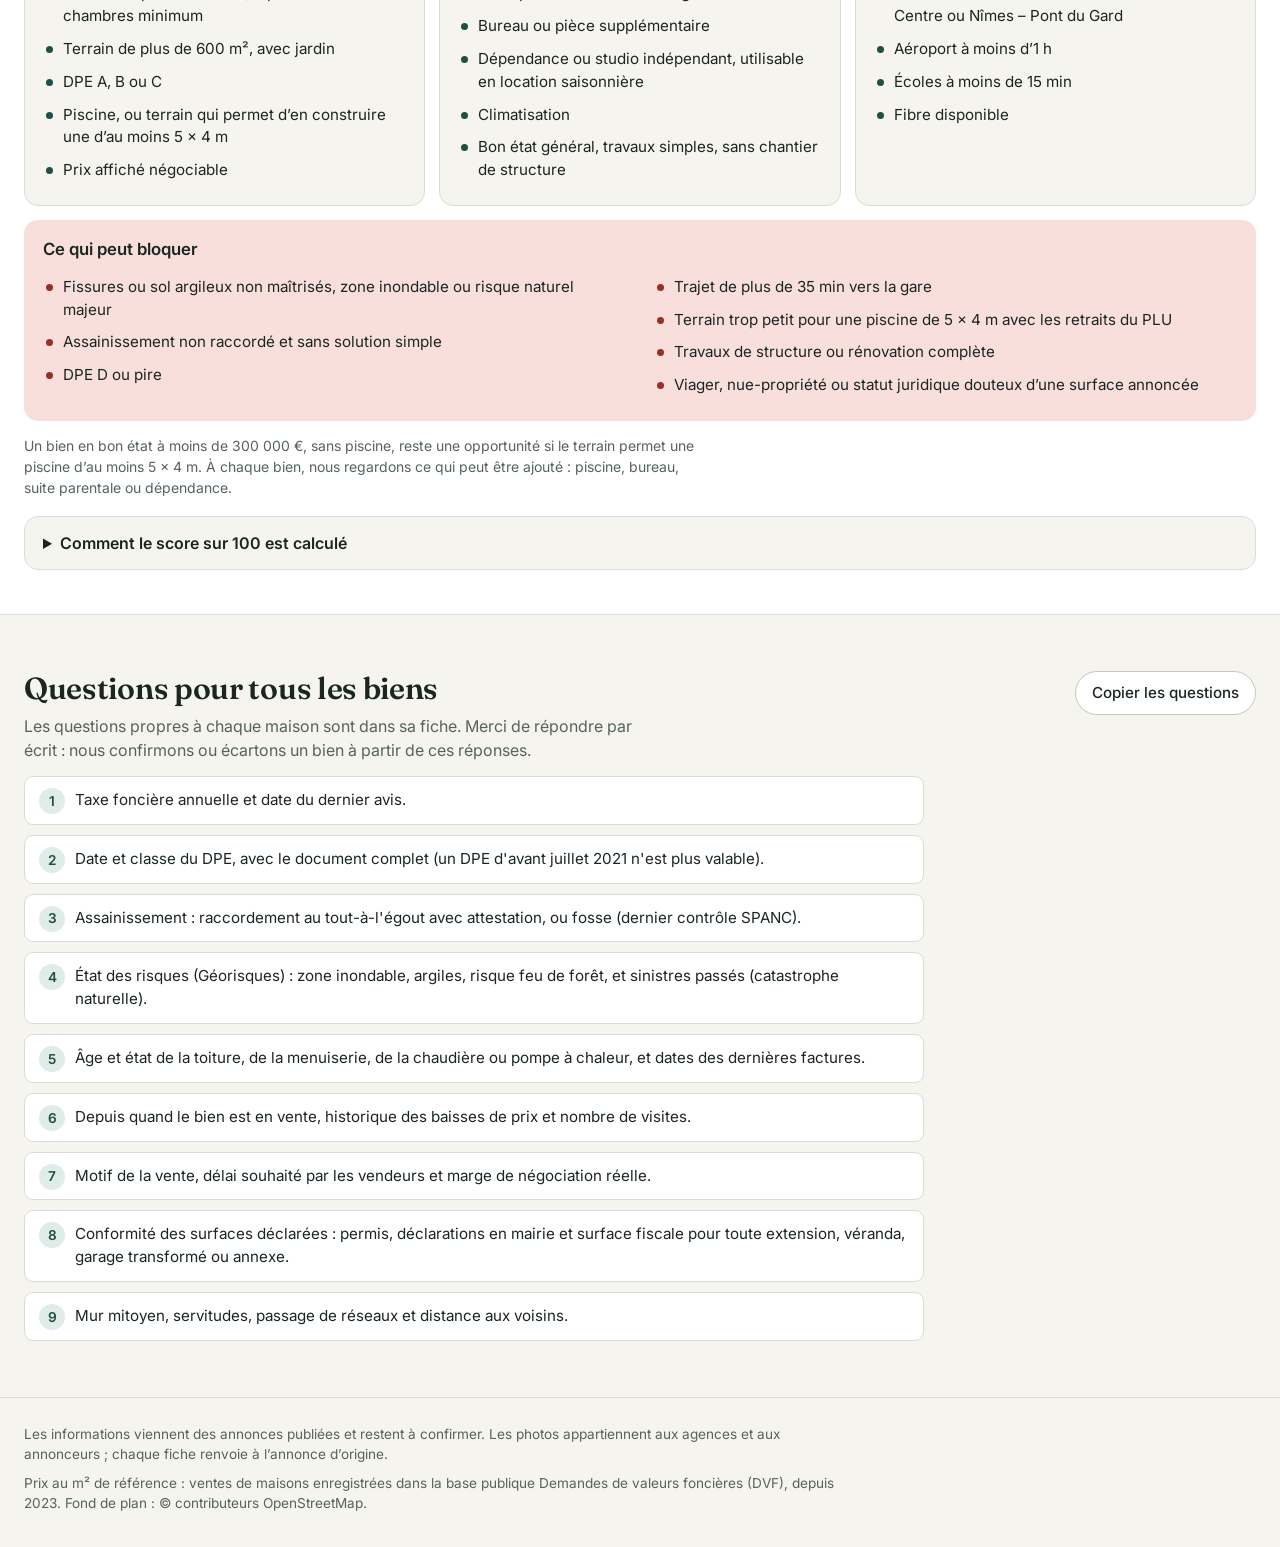
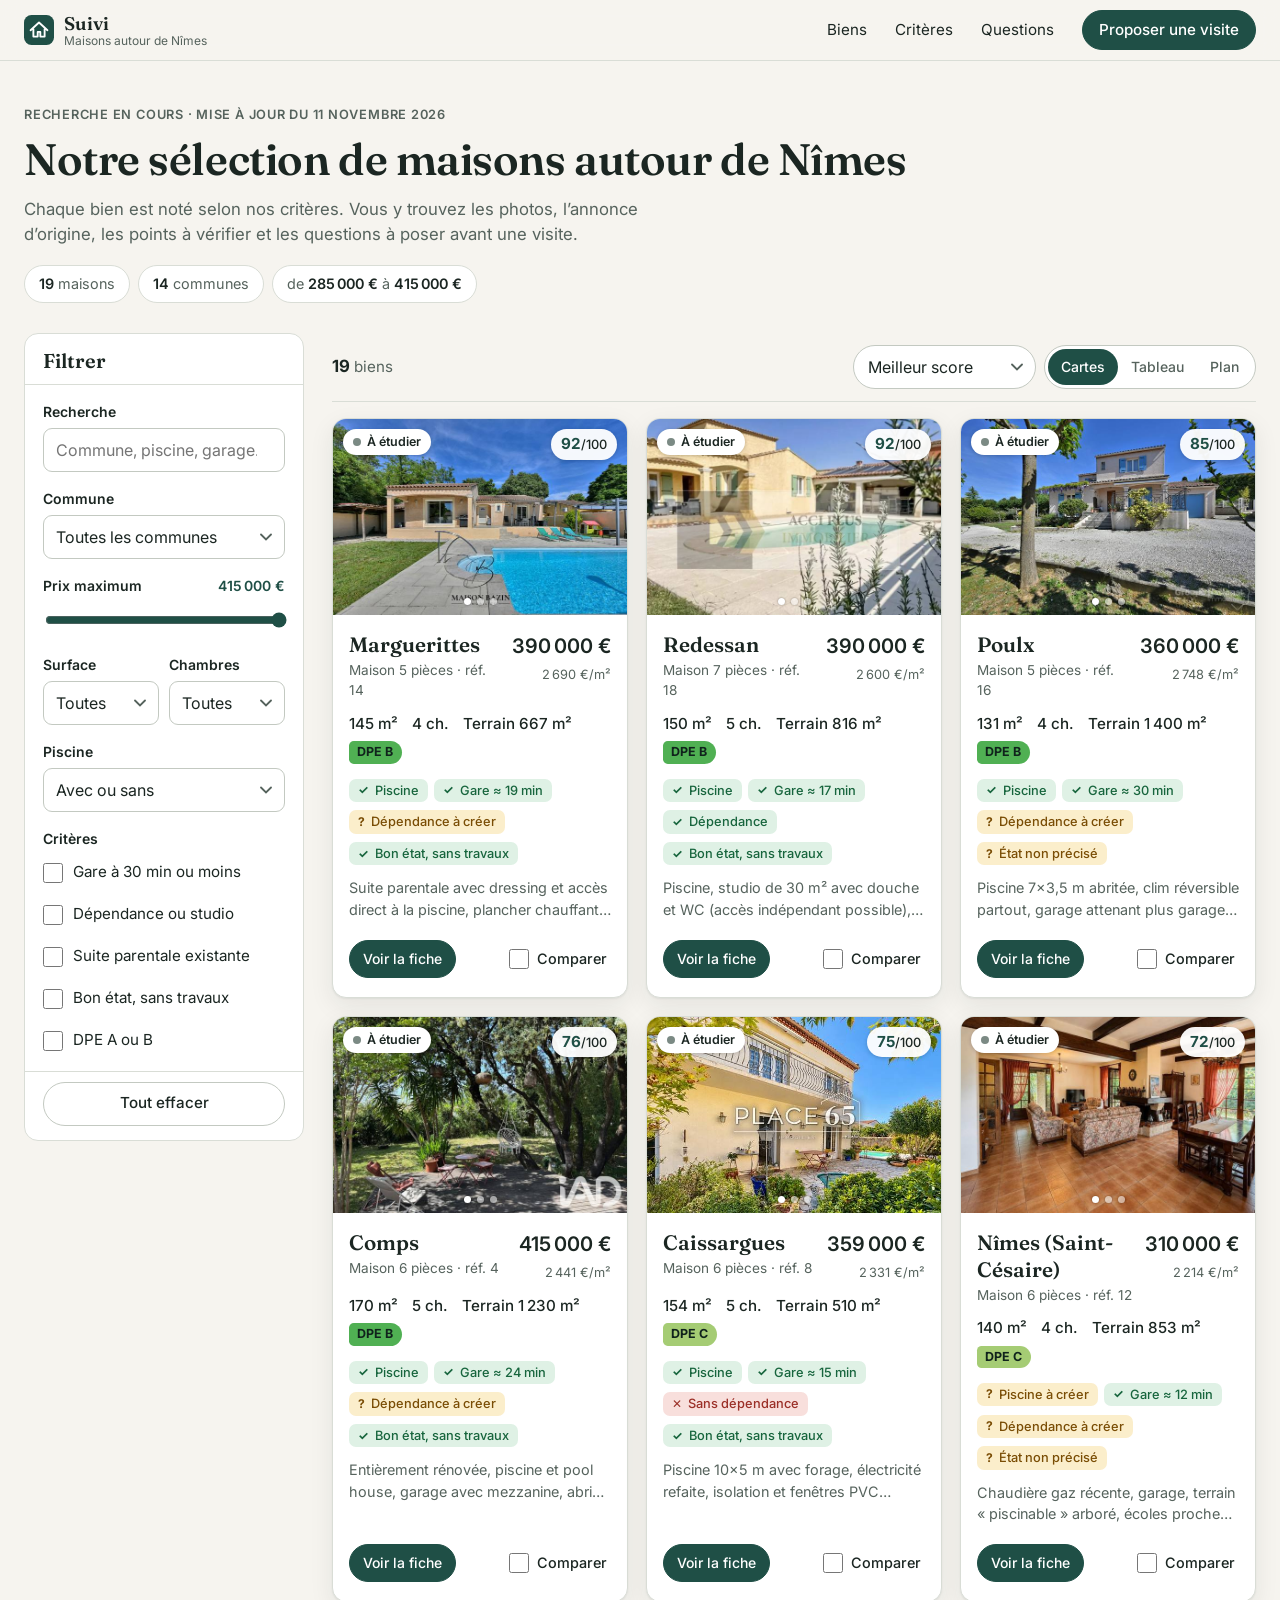
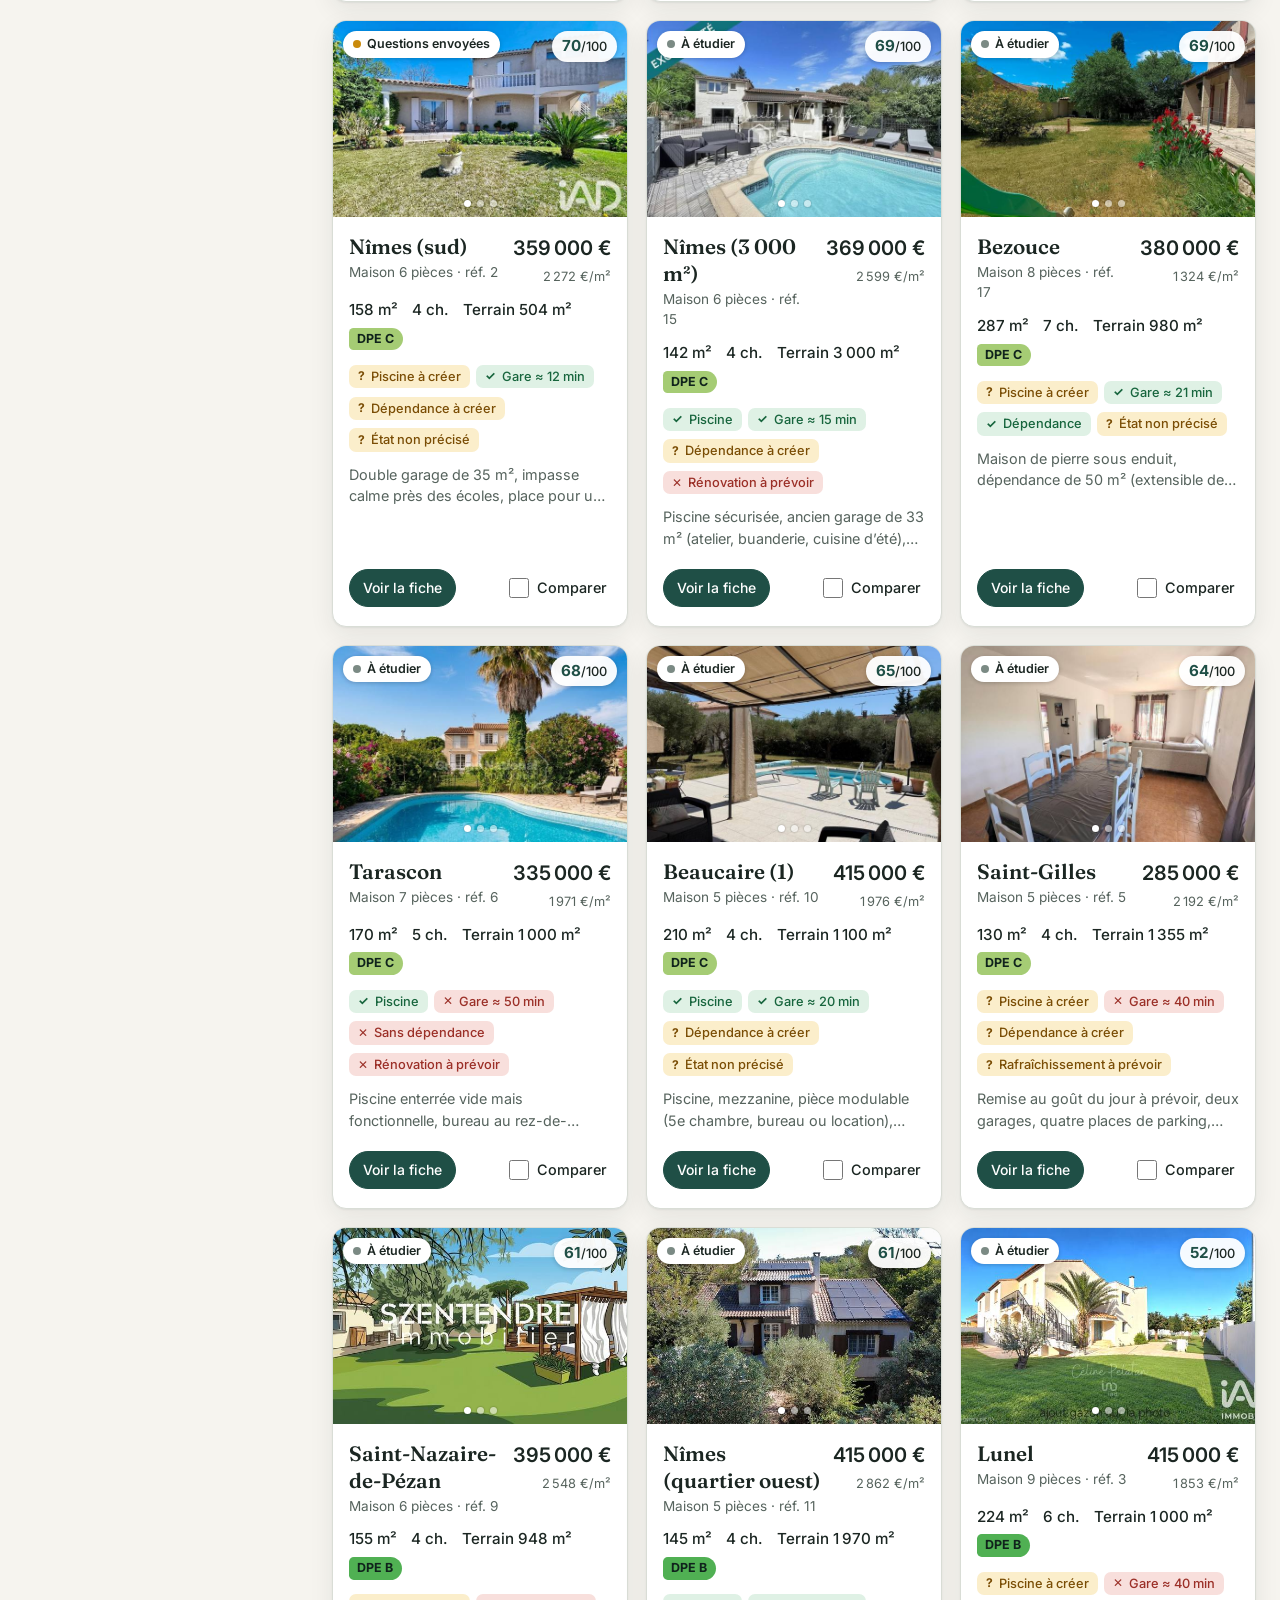
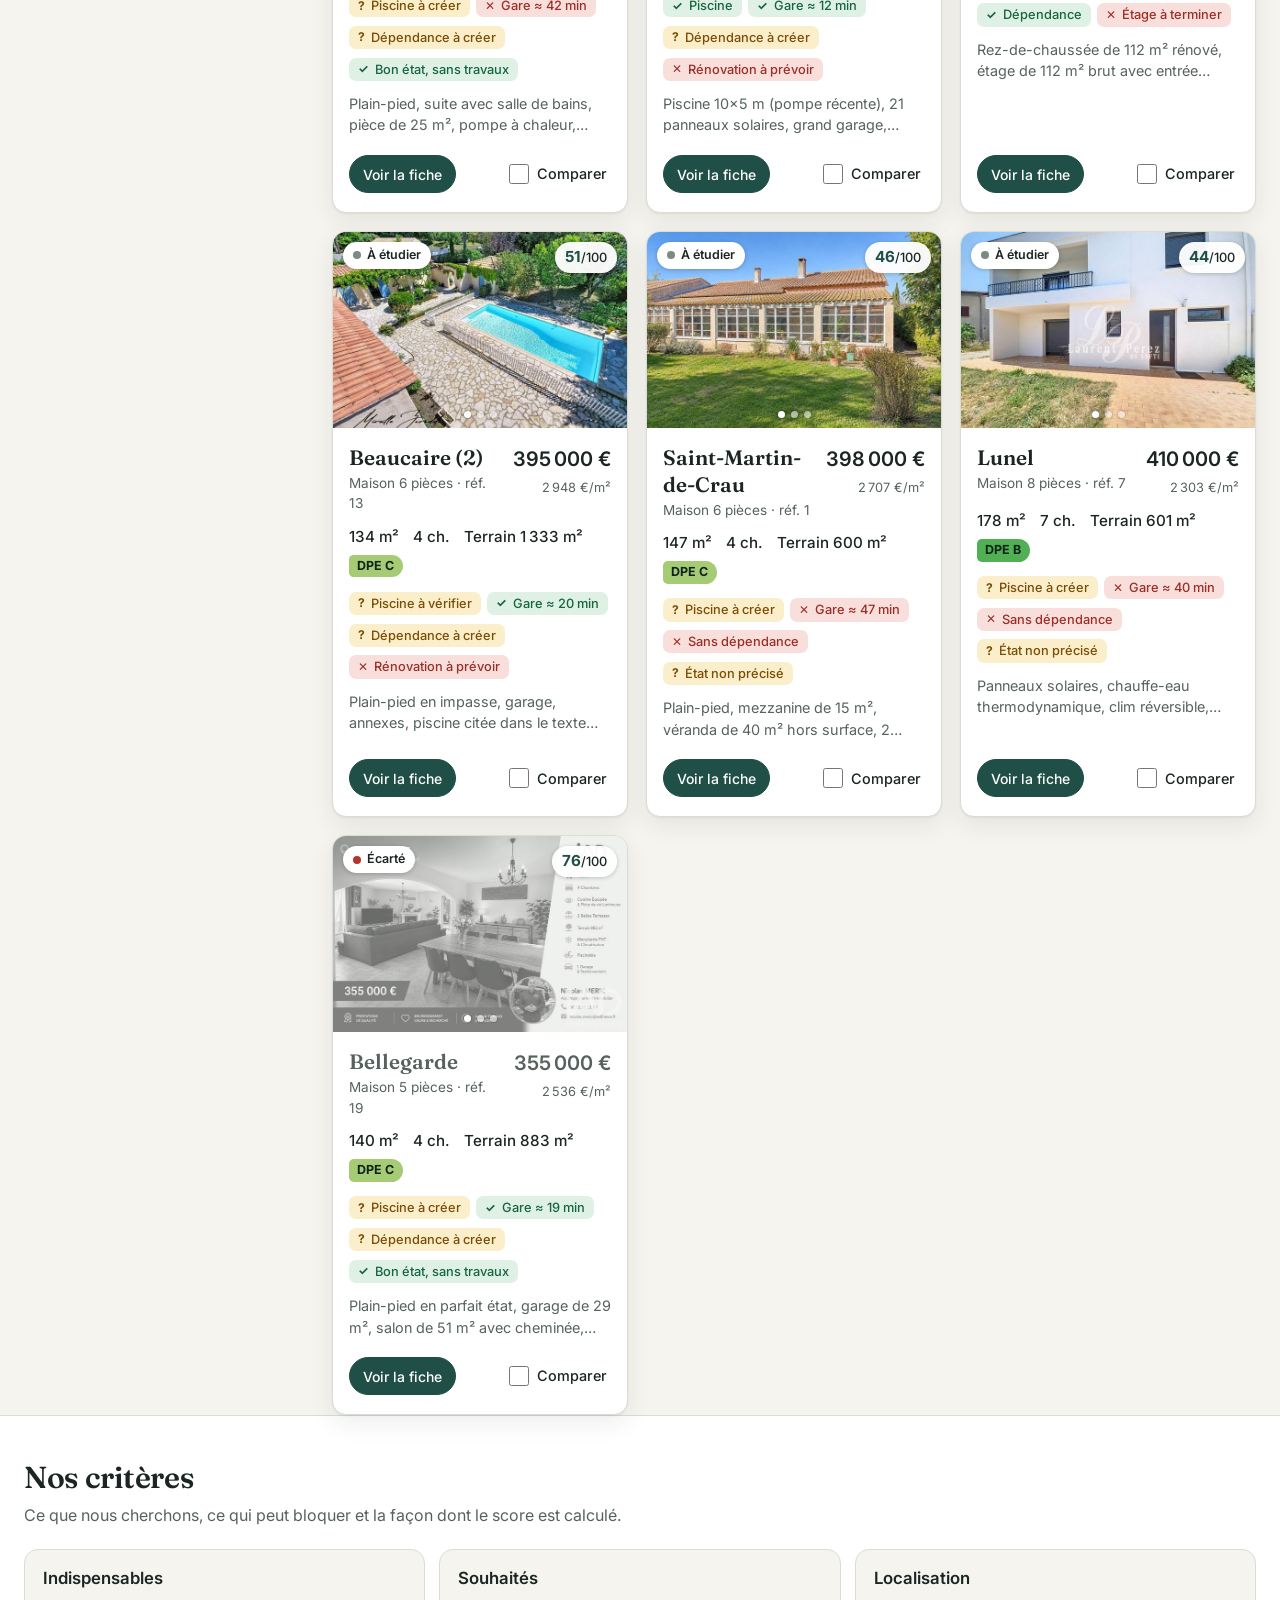
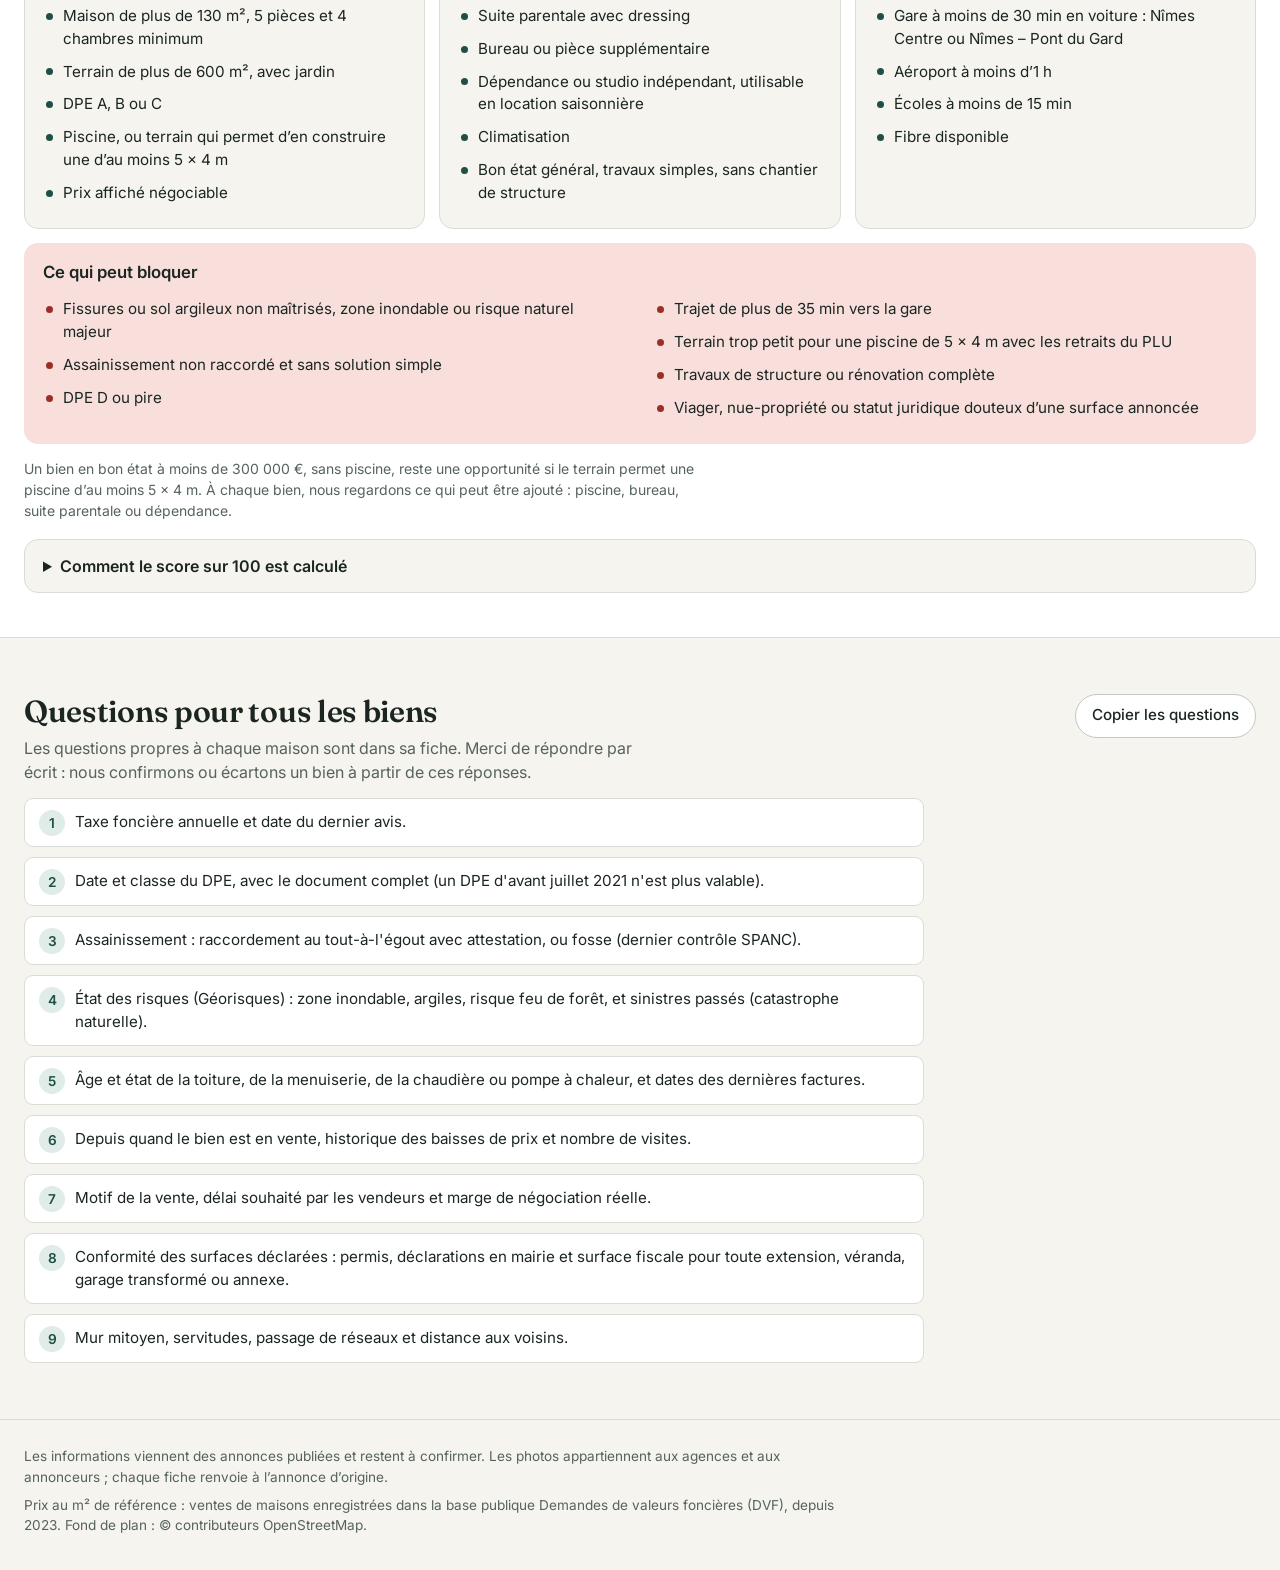
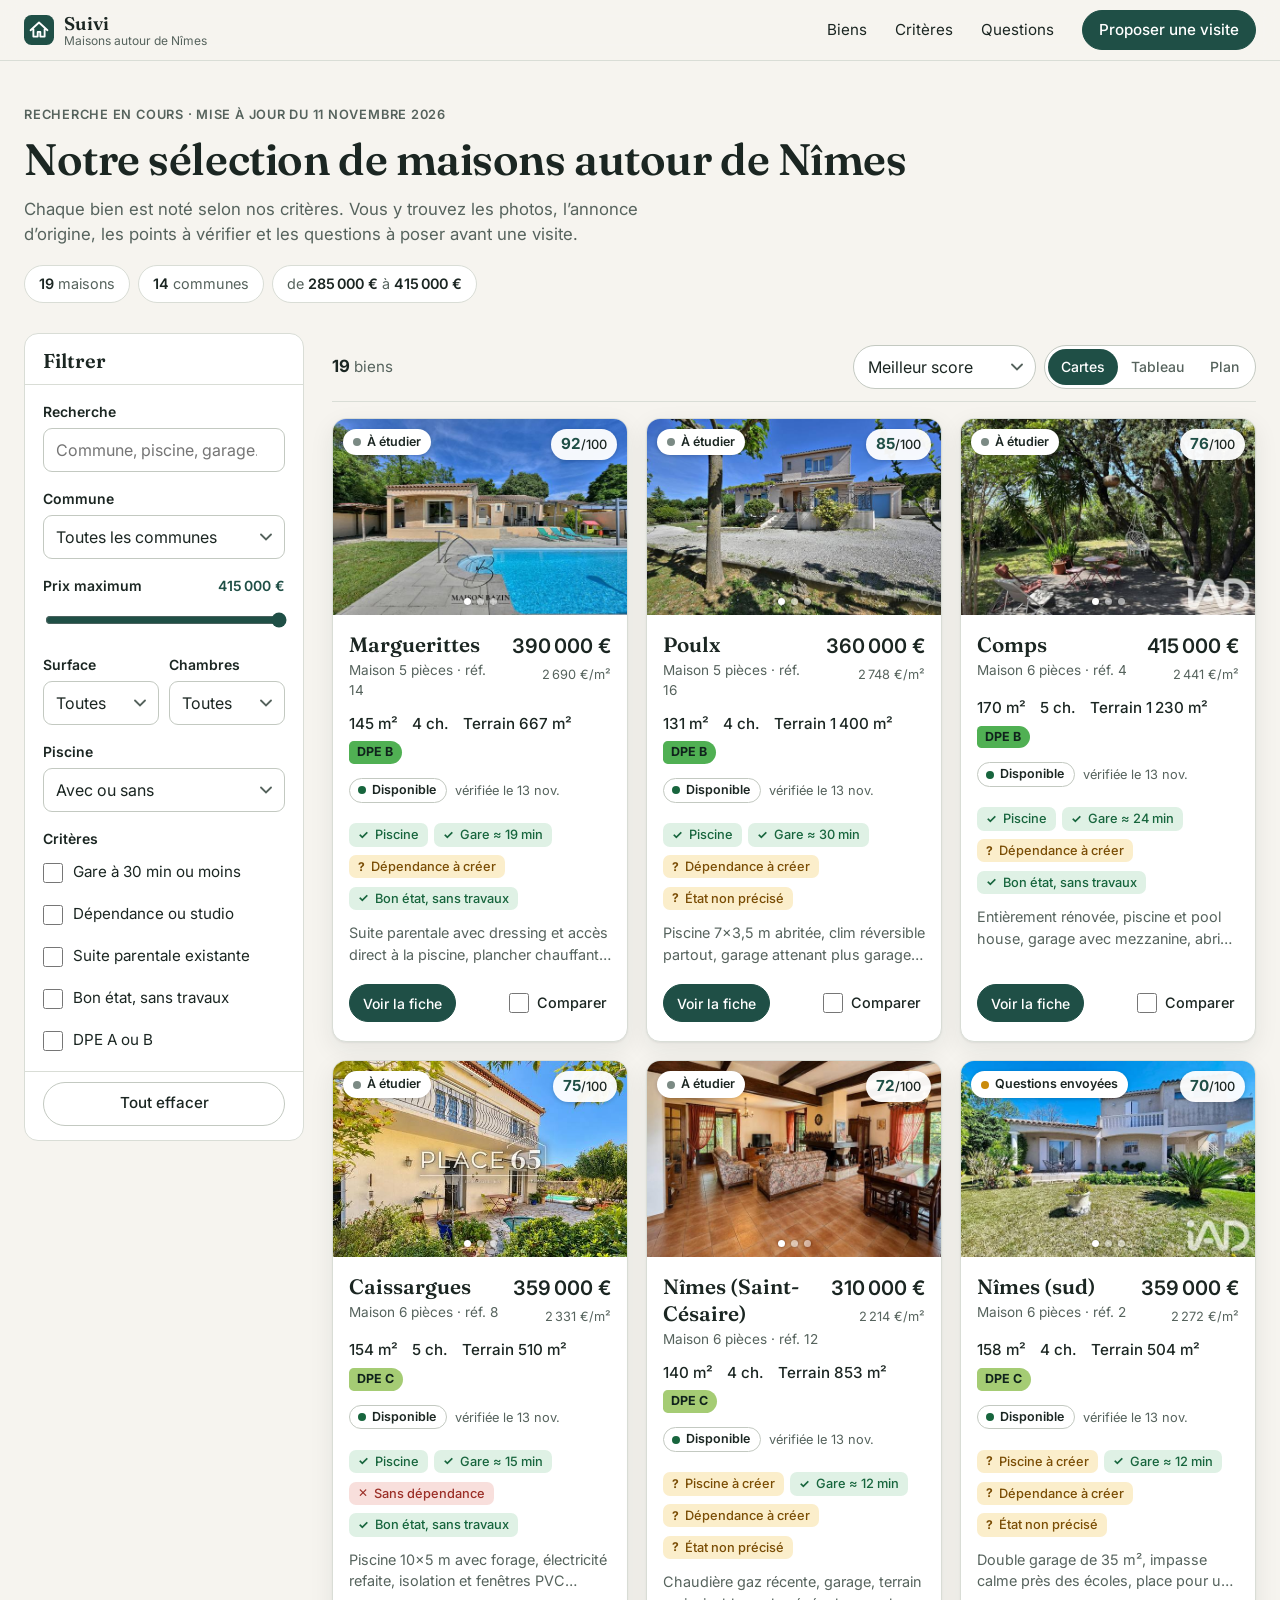
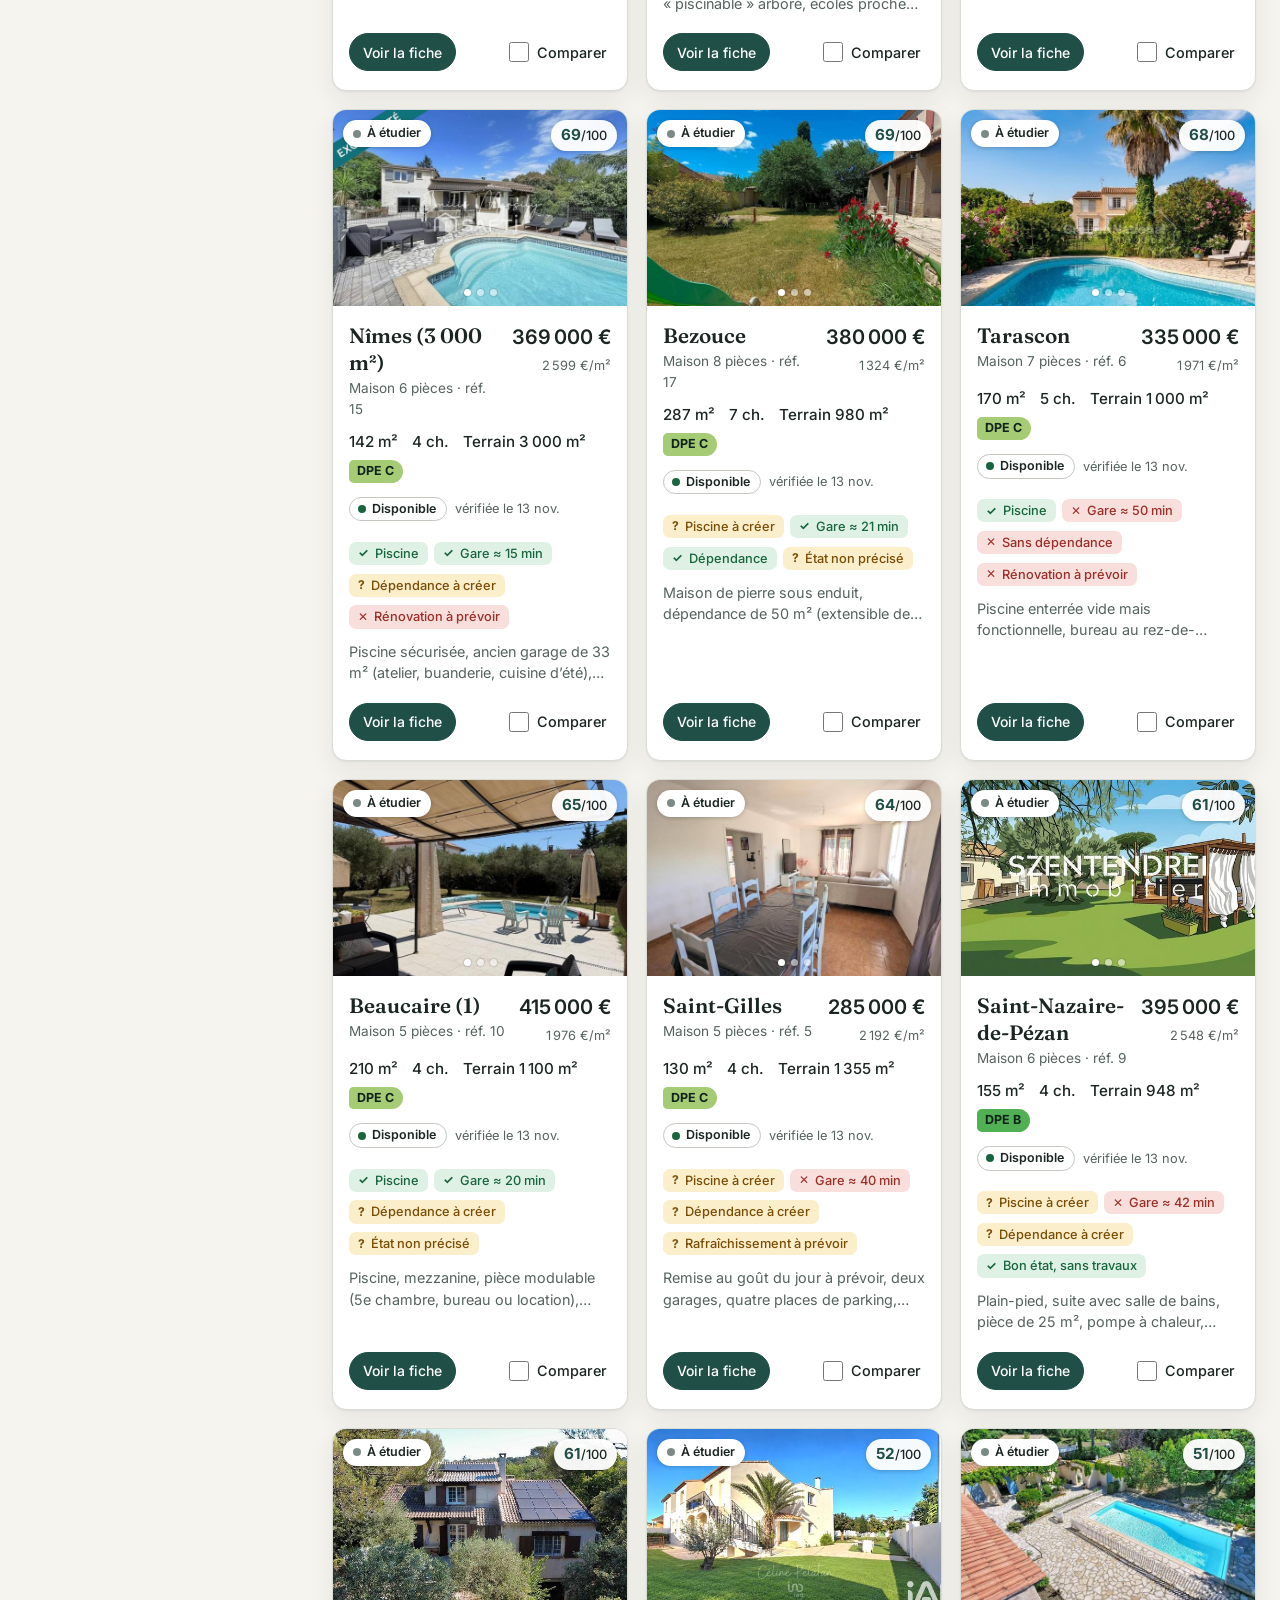
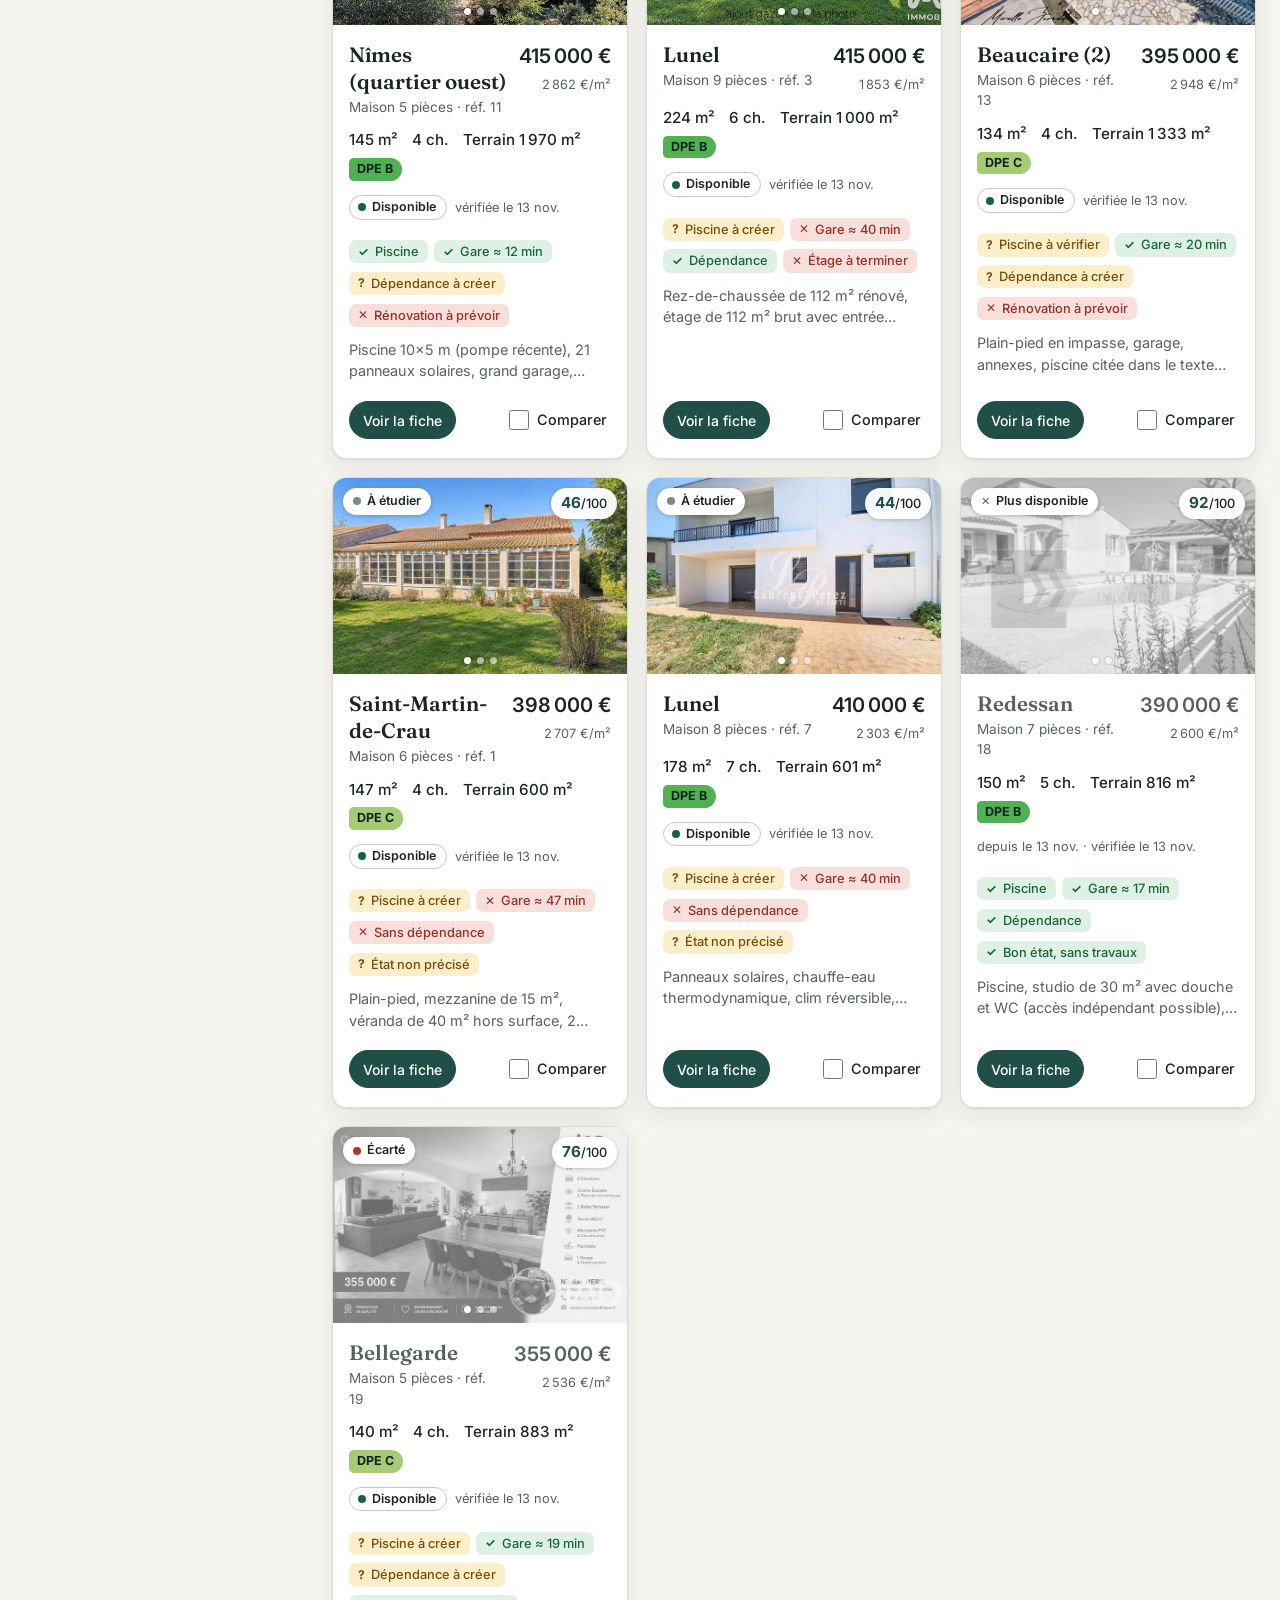
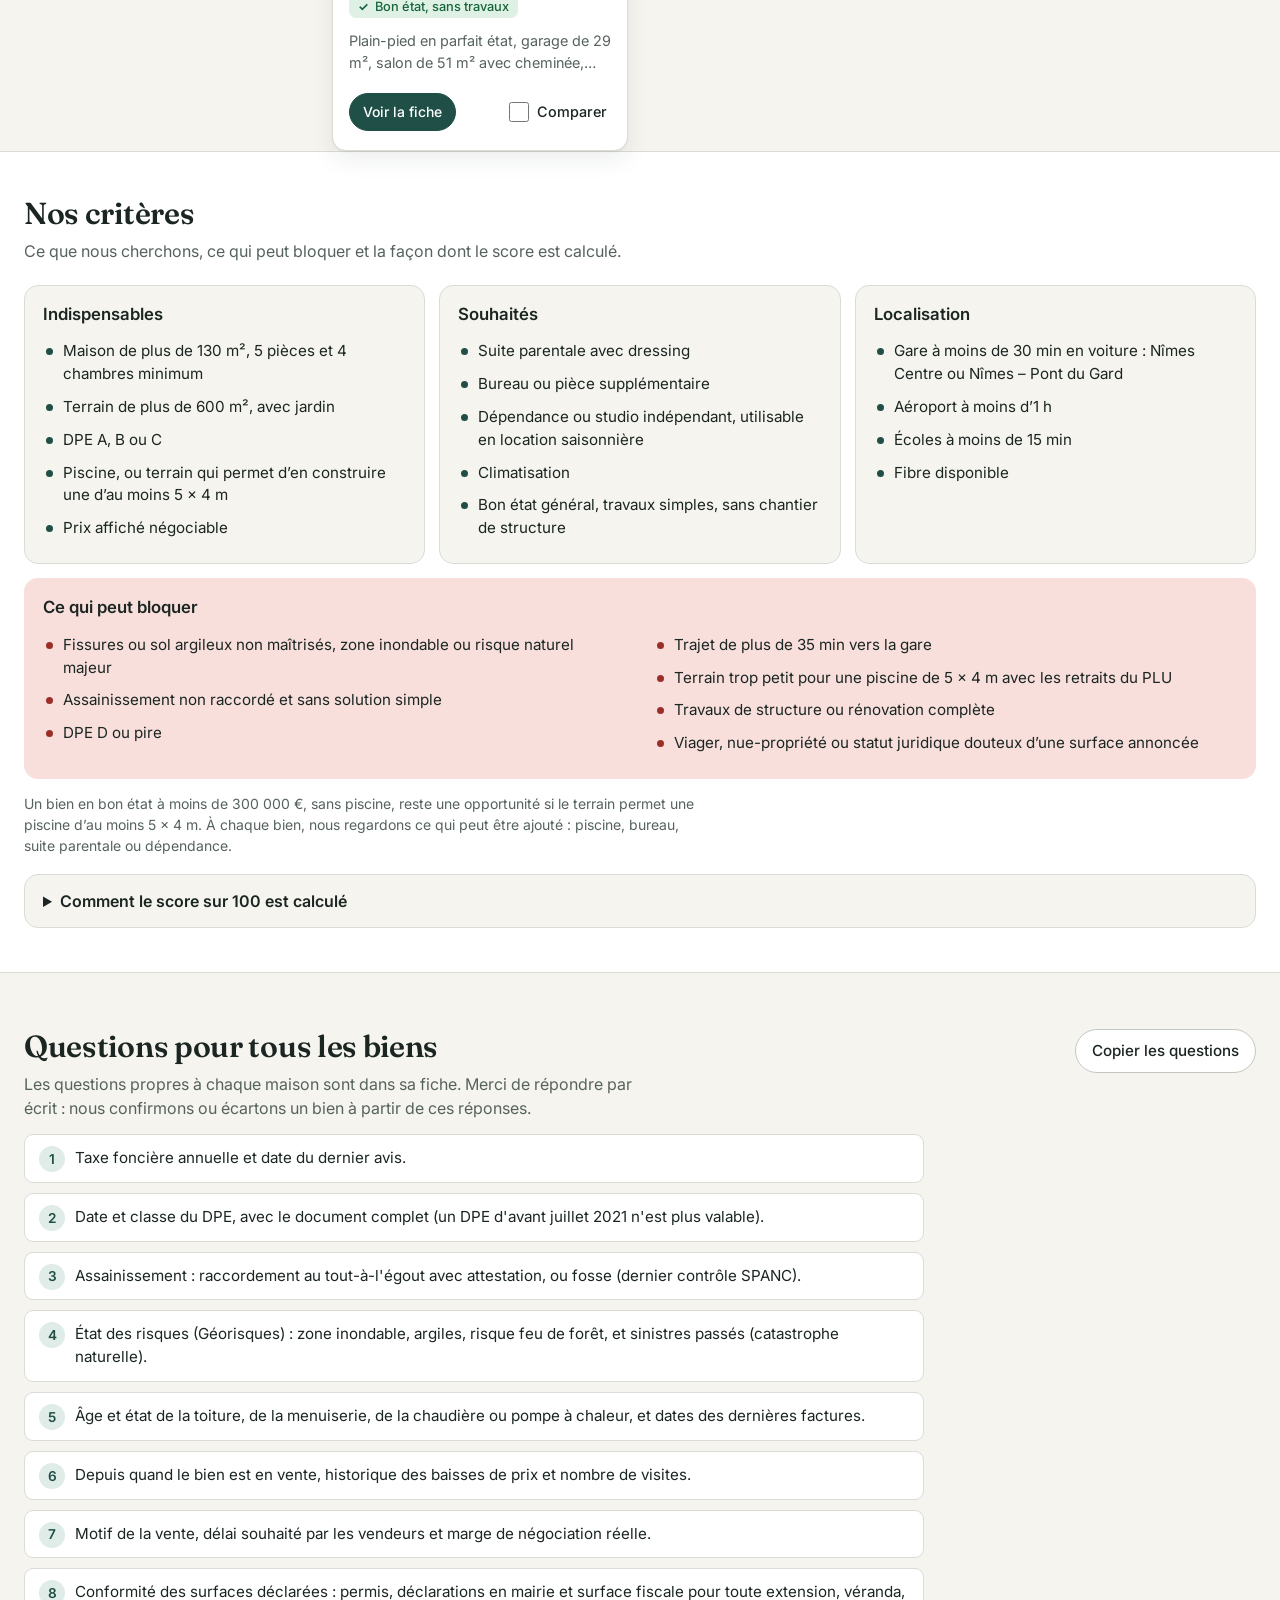
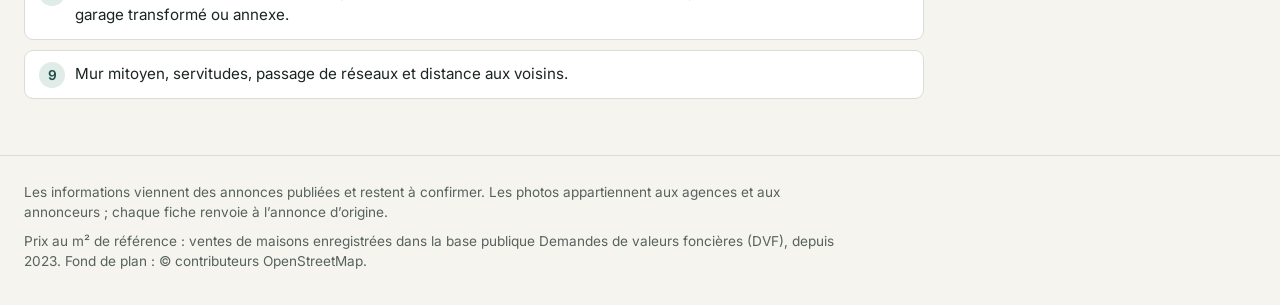
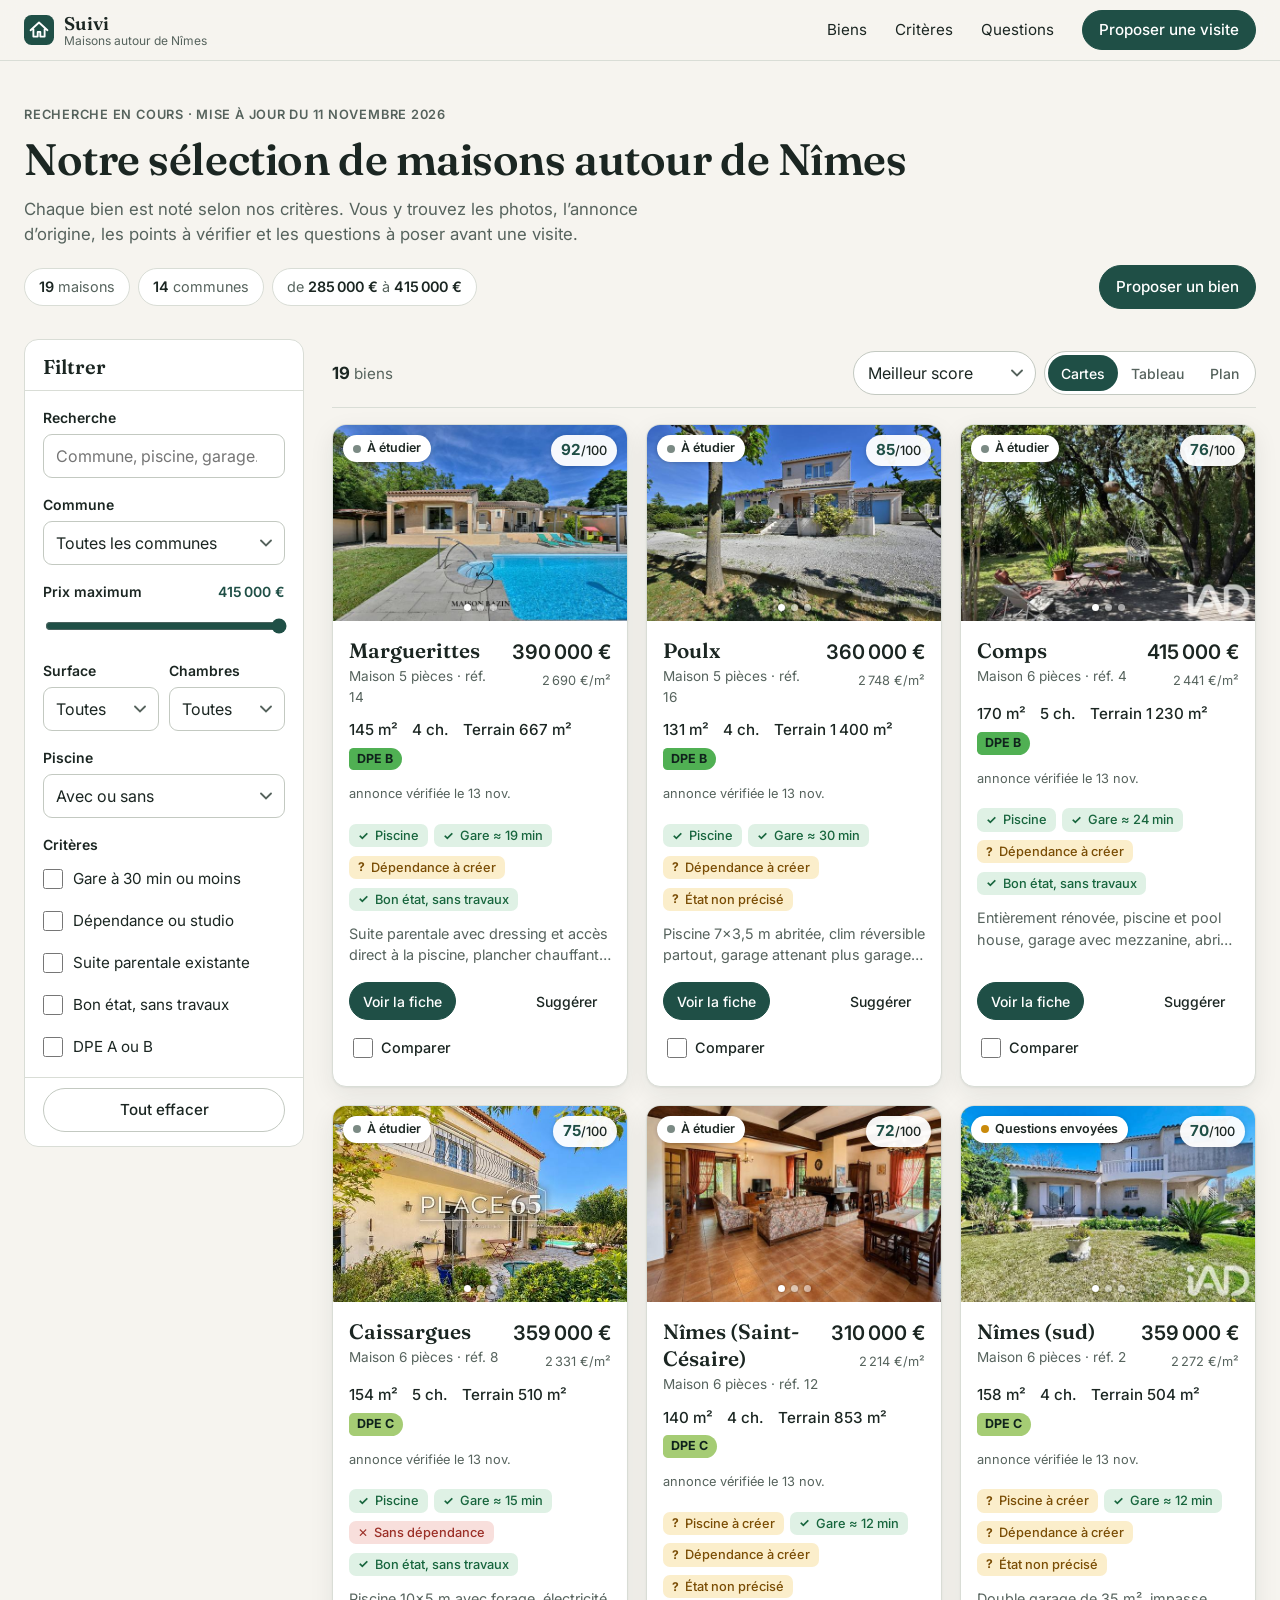
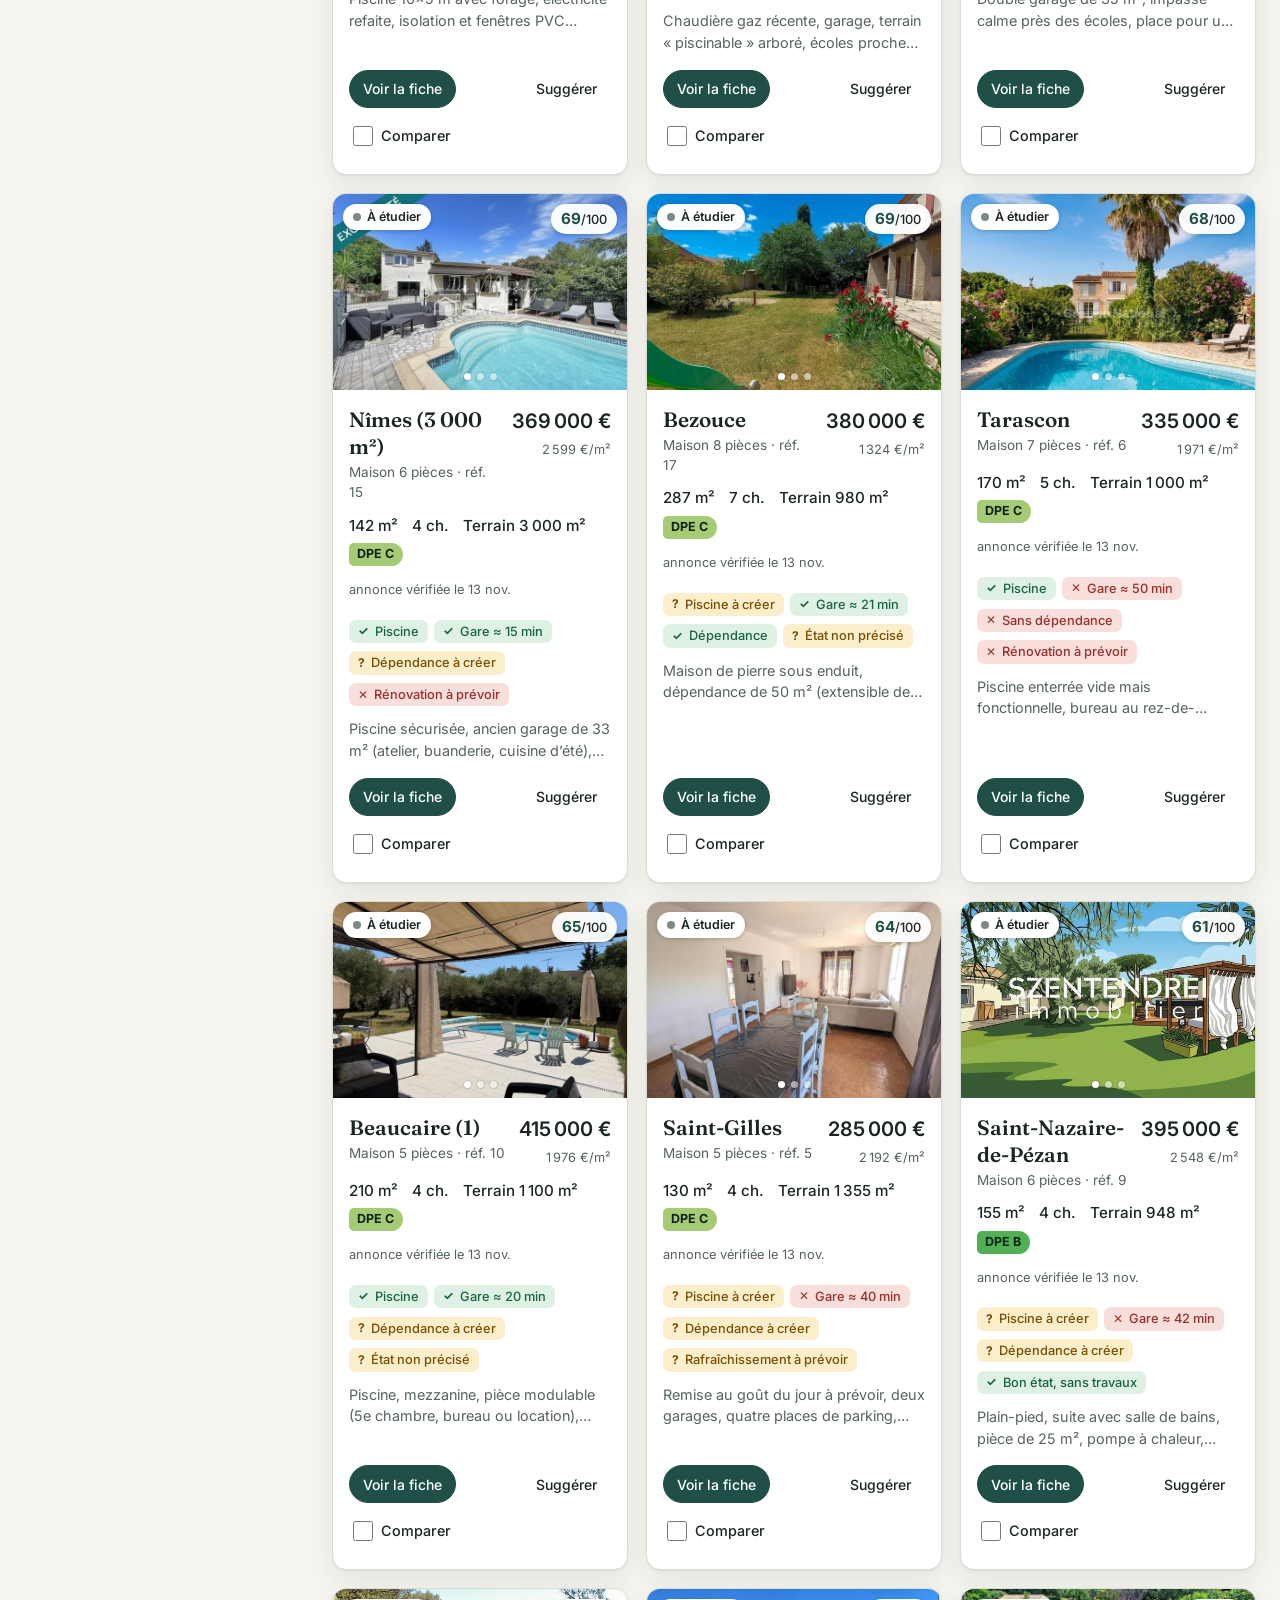
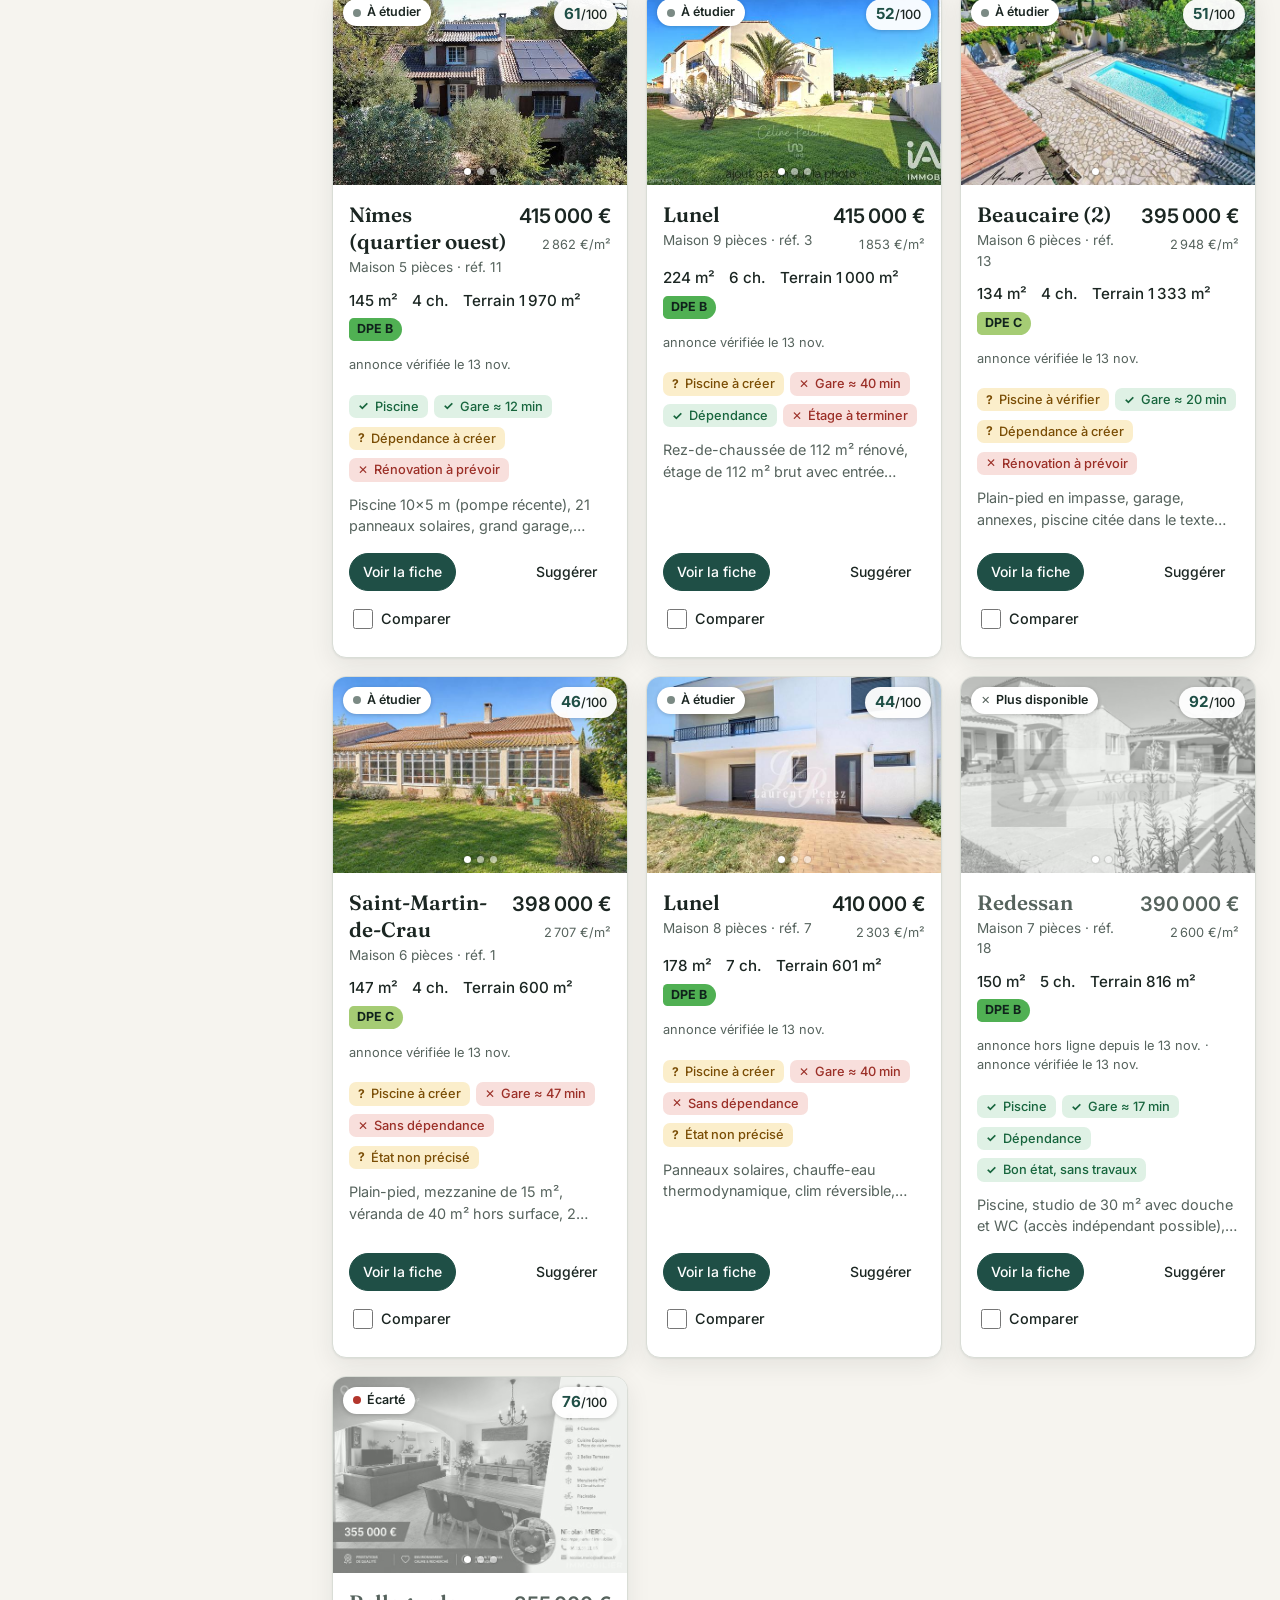
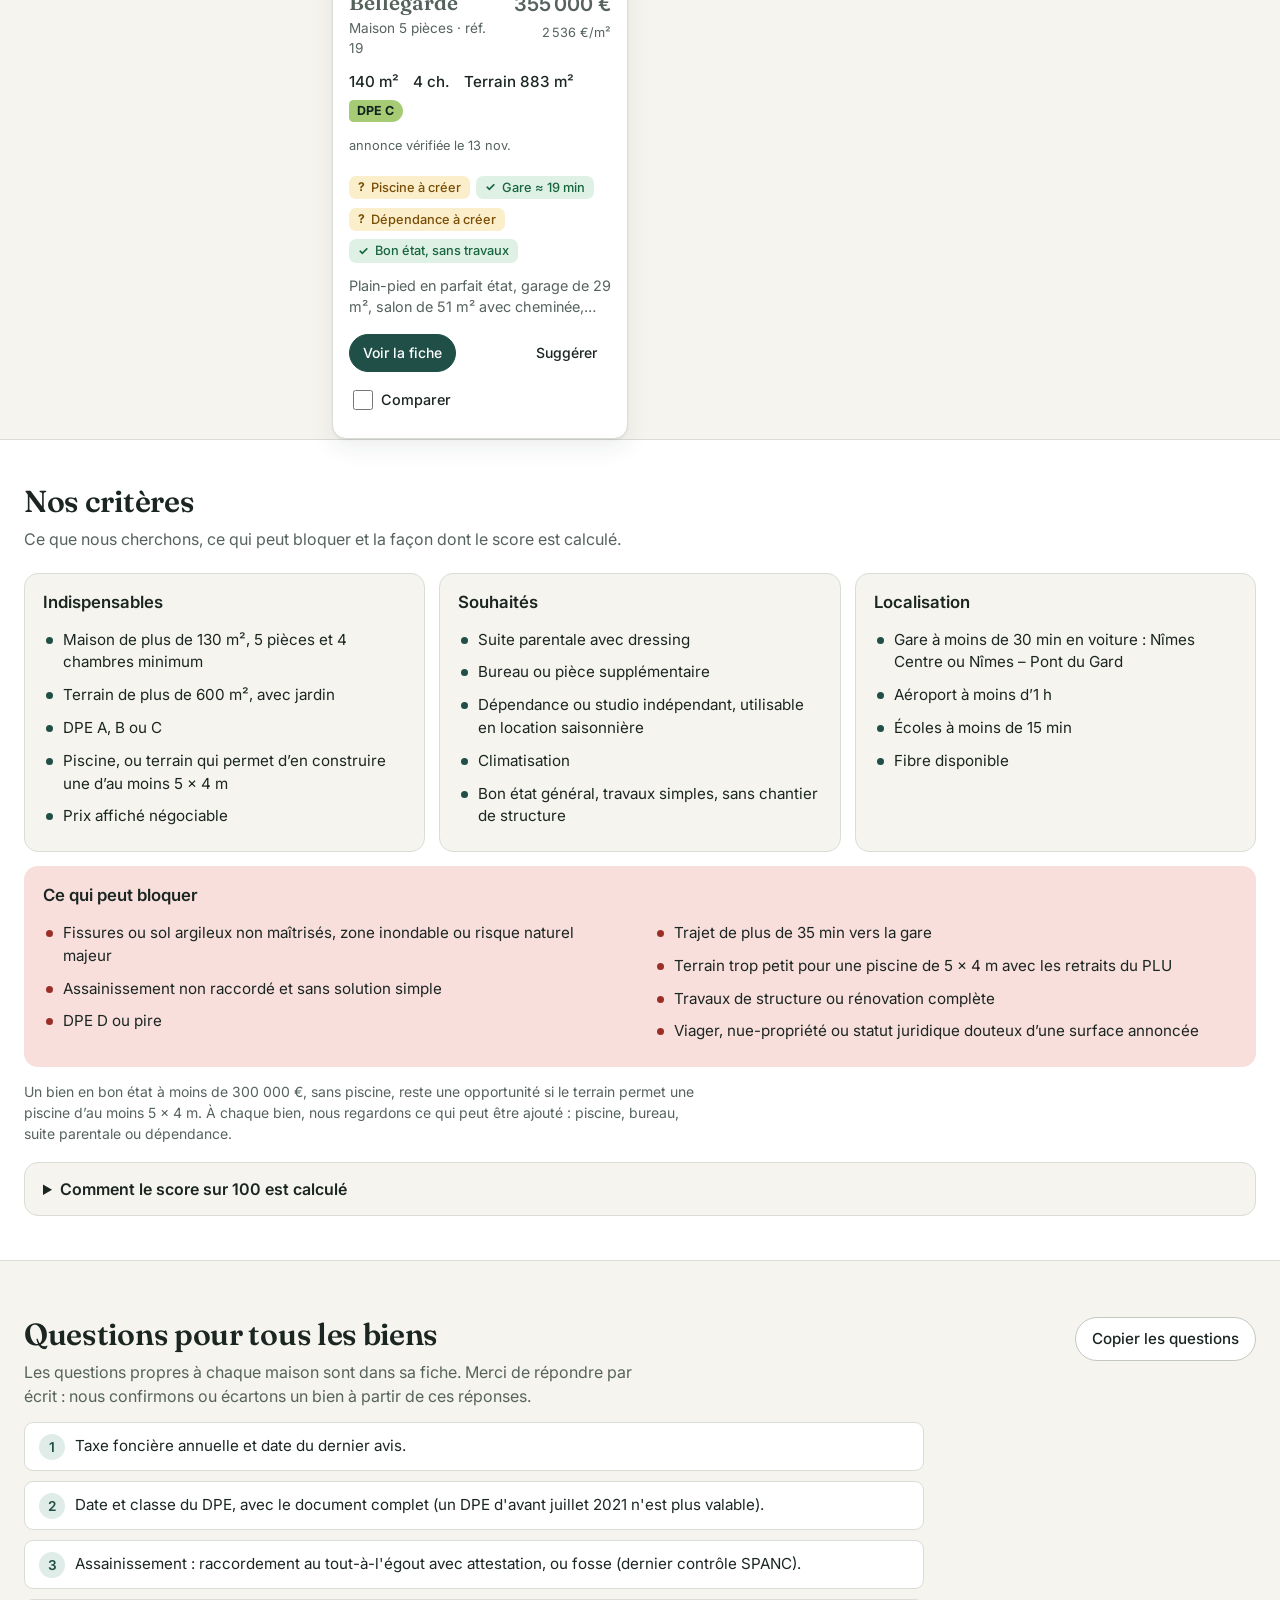
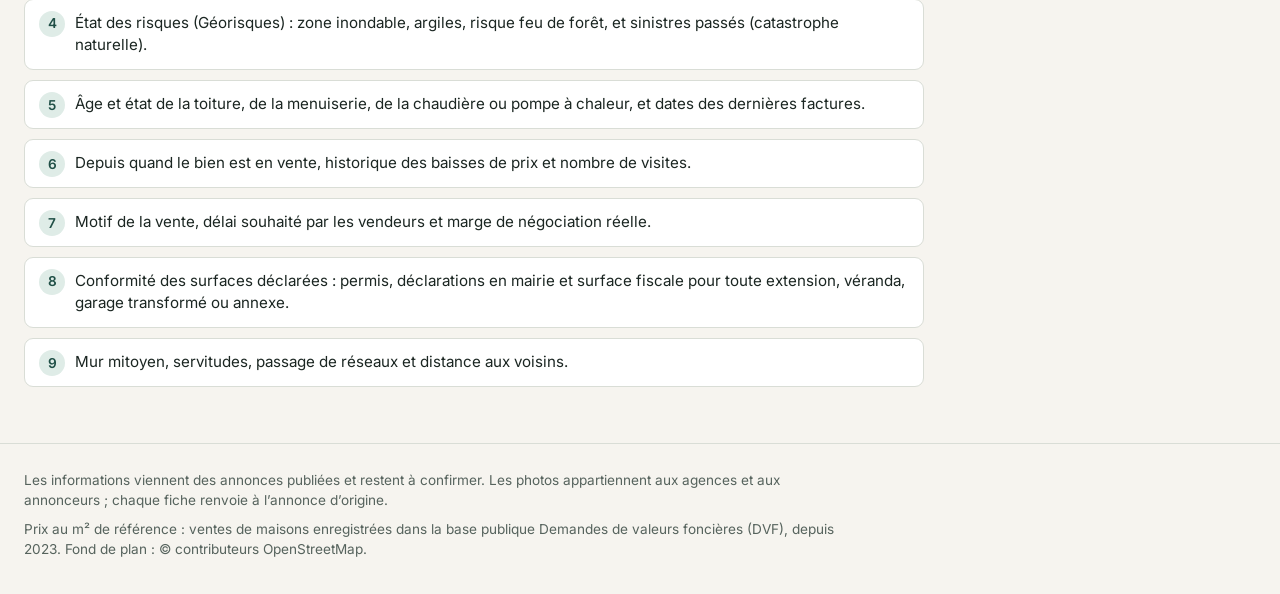
